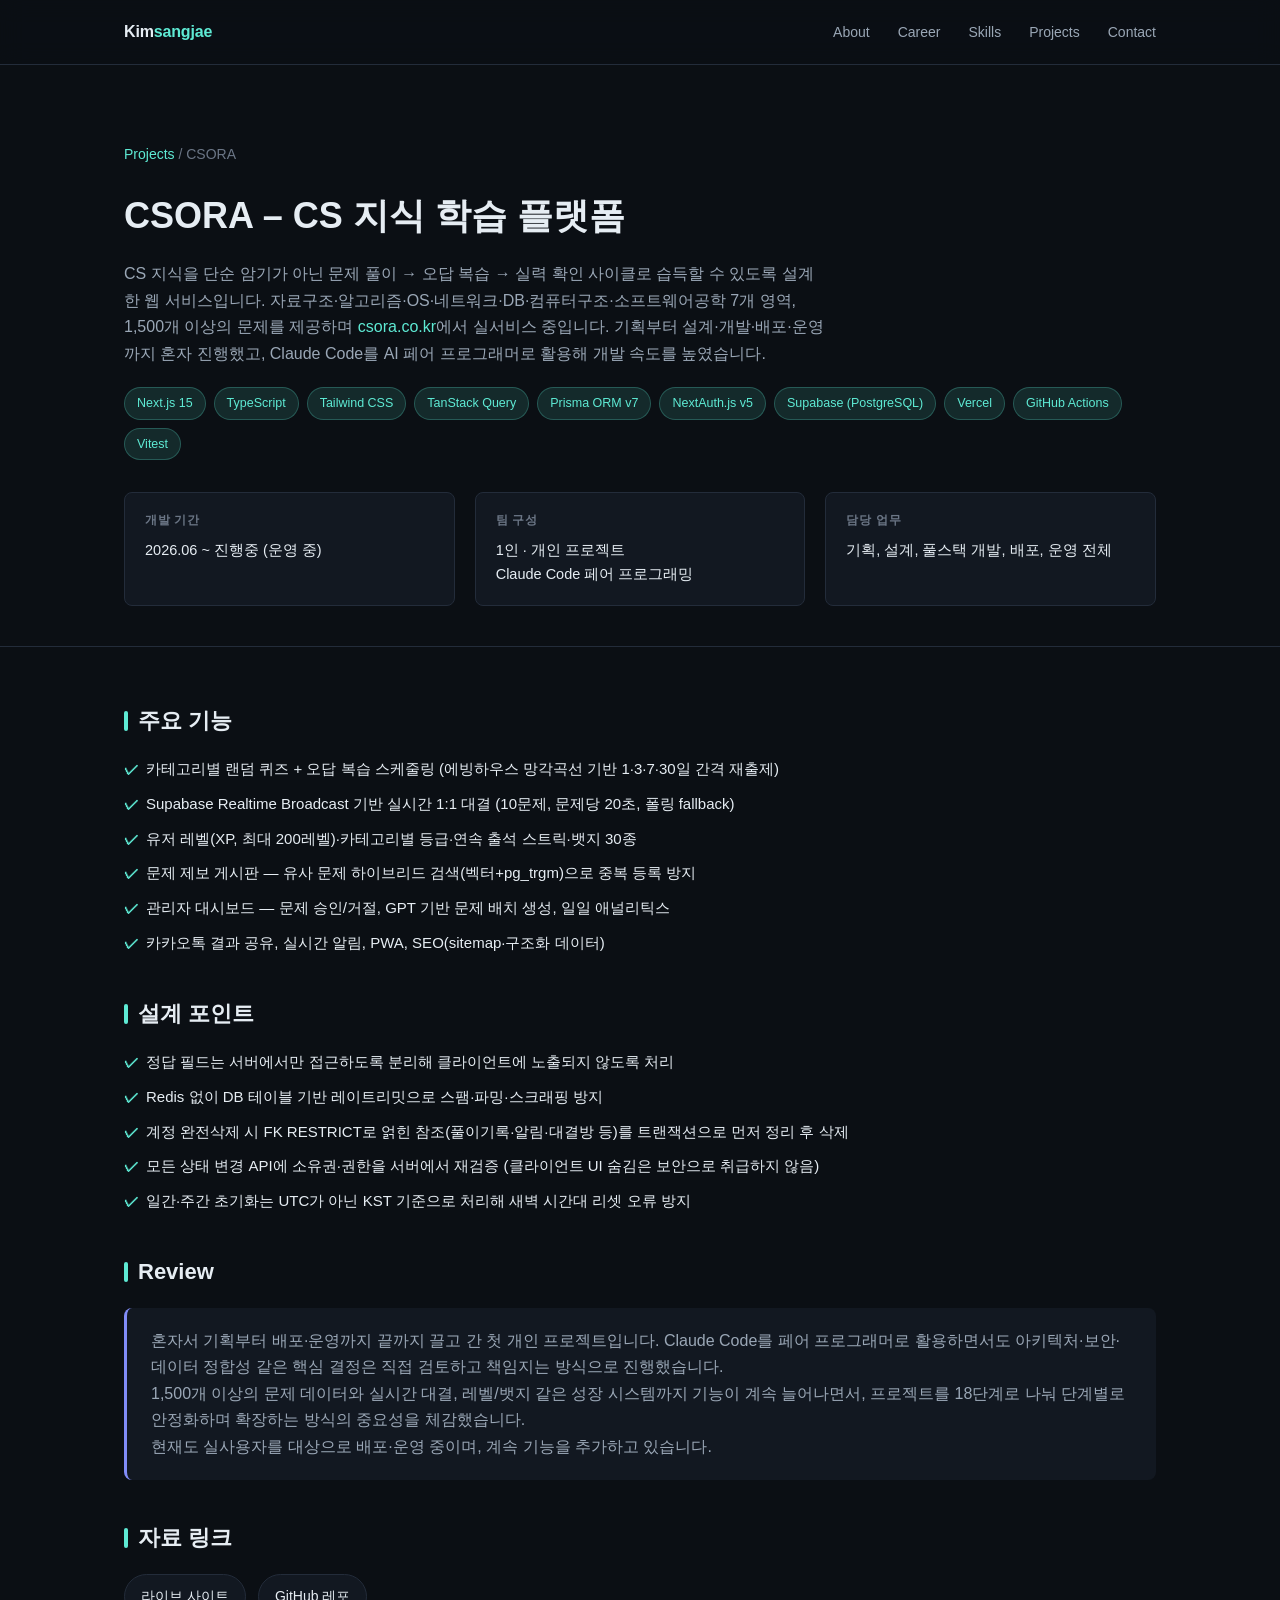
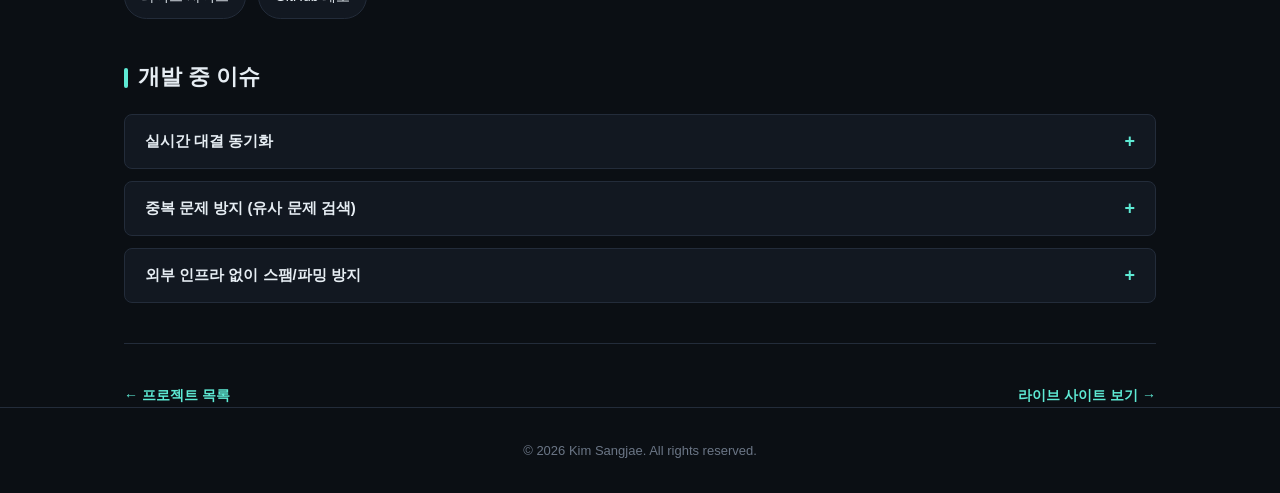
==== projects/csora.html @ 2304b554 "feat: AI 활용 프로젝트 탭 추가, CSORA 프로젝트 등록 - 프로젝트 섹션을 일반/AI 활용 프로젝트 탭으로 분리 - Claude Code로 개발해 실서비스 중인 CSOR" ====
<!doctype html>
<html lang="ko">
<head>
  <meta charset="UTF-8" />
  <meta name="viewport" content="width=device-width, initial-scale=1.0" />
  <title>CSORA – CS 지식 학습 플랫폼 | 김상재 포트폴리오</title>
  <link rel="stylesheet" href="../css/style.css" />
</head>
<body>
  <nav class="nav">
    <div class="nav-inner">
      <a href="../index.html#top" class="nav-logo">Kim<span>sangjae</span></a>
      <ul class="nav-links">
        <li><a href="../index.html#about">About</a></li>
        <li><a href="../index.html#career">Career</a></li>
        <li><a href="../index.html#skills">Skills</a></li>
        <li><a href="../index.html#projects">Projects</a></li>
        <li><a href="../index.html#contact">Contact</a></li>
      </ul>
      <button class="nav-toggle" aria-label="메뉴 열기">
        <span></span><span></span><span></span>
      </button>
    </div>
  </nav>

  <header class="detail-hero">
    <div class="container">
      <p class="breadcrumb"><a href="../index.html#projects">Projects</a> / CSORA</p>
      <h1 class="detail-title">CSORA – CS 지식 학습 플랫폼</h1>
      <p class="detail-summary">
        CS 지식을 단순 암기가 아닌 문제 풀이 → 오답 복습 → 실력 확인 사이클로 습득할 수 있도록 설계한
        웹 서비스입니다. 자료구조·알고리즘·OS·네트워크·DB·컴퓨터구조·소프트웨어공학 7개 영역, 1,500개
        이상의 문제를 제공하며 <a href="https://csora.co.kr" target="_blank" rel="noopener" style="color:var(--accent)">csora.co.kr</a>에서 실서비스 중입니다.
        기획부터 설계·개발·배포·운영까지 혼자 진행했고, Claude Code를 AI 페어 프로그래머로 활용해
        개발 속도를 높였습니다.
      </p>
      <ul class="detail-stack">
        <li>Next.js 15</li><li>TypeScript</li><li>Tailwind CSS</li><li>TanStack Query</li>
        <li>Prisma ORM v7</li><li>NextAuth.js v5</li><li>Supabase (PostgreSQL)</li>
        <li>Vercel</li><li>GitHub Actions</li><li>Vitest</li>
      </ul>

      <div class="info-grid">
        <div class="info-card">
          <h4>개발 기간</h4>
          <p>2026.06 ~ 진행중 (운영 중)</p>
        </div>
        <div class="info-card">
          <h4>팀 구성</h4>
          <p>1인 · 개인 프로젝트<br />Claude Code 페어 프로그래밍</p>
        </div>
        <div class="info-card">
          <h4>담당 업무</h4>
          <p>기획, 설계, 풀스택 개발, 배포, 운영 전체</p>
        </div>
      </div>
    </div>
  </header>

  <main class="container" style="padding-top:56px;">
    <div class="detail-block">
      <h2>주요 기능</h2>
      <ul class="feature-list">
        <li>카테고리별 랜덤 퀴즈 + 오답 복습 스케줄링 (에빙하우스 망각곡선 기반 1·3·7·30일 간격 재출제)</li>
        <li>Supabase Realtime Broadcast 기반 실시간 1:1 대결 (10문제, 문제당 20초, 폴링 fallback)</li>
        <li>유저 레벨(XP, 최대 200레벨)·카테고리별 등급·연속 출석 스트릭·뱃지 30종</li>
        <li>문제 제보 게시판 — 유사 문제 하이브리드 검색(벡터+pg_trgm)으로 중복 등록 방지</li>
        <li>관리자 대시보드 — 문제 승인/거절, GPT 기반 문제 배치 생성, 일일 애널리틱스</li>
        <li>카카오톡 결과 공유, 실시간 알림, PWA, SEO(sitemap·구조화 데이터)</li>
      </ul>
    </div>

    <div class="detail-block">
      <h2>설계 포인트</h2>
      <ul class="feature-list">
        <li>정답 필드는 서버에서만 접근하도록 분리해 클라이언트에 노출되지 않도록 처리</li>
        <li>Redis 없이 DB 테이블 기반 레이트리밋으로 스팸·파밍·스크래핑 방지</li>
        <li>계정 완전삭제 시 FK RESTRICT로 얽힌 참조(풀이기록·알림·대결방 등)를 트랜잭션으로 먼저 정리 후 삭제</li>
        <li>모든 상태 변경 API에 소유권·권한을 서버에서 재검증 (클라이언트 UI 숨김은 보안으로 취급하지 않음)</li>
        <li>일간·주간 초기화는 UTC가 아닌 KST 기준으로 처리해 새벽 시간대 리셋 오류 방지</li>
      </ul>
    </div>

    <div class="detail-block">
      <h2>Review</h2>
      <p class="review-box">혼자서 기획부터 배포·운영까지 끝까지 끌고 간 첫 개인 프로젝트입니다. Claude Code를 페어 프로그래머로 활용하면서도 아키텍처·보안·데이터 정합성 같은 핵심 결정은 직접 검토하고 책임지는 방식으로 진행했습니다.
1,500개 이상의 문제 데이터와 실시간 대결, 레벨/뱃지 같은 성장 시스템까지 기능이 계속 늘어나면서, 프로젝트를 18단계로 나눠 단계별로 안정화하며 확장하는 방식의 중요성을 체감했습니다.
현재도 실사용자를 대상으로 배포·운영 중이며, 계속 기능을 추가하고 있습니다.</p>
    </div>

    <div class="detail-block">
      <h2>자료 링크</h2>
      <div class="resource-links">
        <a class="pill-link" href="https://csora.co.kr" target="_blank" rel="noopener">라이브 사이트</a>
        <a class="pill-link" href="https://github.com/Kim-sangjae/cs-quiz" target="_blank" rel="noopener">GitHub 레포</a>
      </div>
    </div>

    <div class="detail-block">
      <h2>개발 중 이슈</h2>

      <div class="accordion">
        <button class="accordion-trigger">
          실시간 대결 동기화 <span class="plus">+</span>
        </button>
        <div class="accordion-panel">
          <div class="accordion-panel-inner">1:1 대결 기능에서 양쪽 클라이언트의 문제 진행 상태를 실시간으로 맞춰야 했습니다.
WebSocket을 직접 관리하는 대신 Supabase Realtime Broadcast로 채널 기반 양방향 동기화를 구성했고,
연결이 지연되는 경우를 대비해 1초/500ms 간격의 폴링 fallback을 함께 두어 접속 환경에 따른
싱크 오차를 최소화했습니다.
연속 쌍방 스킵 시 타이머를 단축하고, 2회 연속 발생하면 무효 처리하는 규칙을 추가해
어뷰징성 스킵도 함께 방지했습니다.</div>
        </div>
      </div>

      <div class="accordion">
        <button class="accordion-trigger">
          중복 문제 방지 (유사 문제 검색) <span class="plus">+</span>
        </button>
        <div class="accordion-panel">
          <div class="accordion-panel-inner">사용자가 게시판에 새 문제를 등록할 때 기존 1,500개 이상의 문제와 겹치는 문제가 계속 쌓이는
문제가 있었습니다. 단순 텍스트 일치 검사로는 표현만 다른 유사 문제를 걸러내지 못했습니다.
벡터 유사도, pg_trgm(트라이그램) 유사도, 희귀 토큰 가중치를 함께 사용하는 하이브리드 재정렬
방식을 적용해 등록 시점에 유사 문제를 찾아 보여주고, 관리자가 동의어 그룹을 직접 추가·관리할
수 있도록 하여 중복 등록을 크게 줄였습니다.</div>
        </div>
      </div>

      <div class="accordion">
        <button class="accordion-trigger">
          외부 인프라 없이 스팸/파밍 방지 <span class="plus">+</span>
        </button>
        <div class="accordion-panel">
          <div class="accordion-panel-inner">개인 프로젝트 규모상 Redis 같은 별도 인프라를 두기보다 Postgres만으로 스팸·파밍을 막을 방법이
필요했습니다.
댓글·신고·문의·채팅에는 DB 테이블 기반 레이트리밋을 적용했고, 퀴즈 정답은 서버 채점 시점에만
접근하도록 하여 플레이 화면에 정답이 노출되지 않게 했습니다. 세션 재제출 레이트리밋으로 보상
파밍을, 대결 생성은 친구쌍 단위 일일 상한을 두어 알트 계정을 통한 XP 파밍을 방지했습니다.
외부 인프라를 추가하지 않고도 실서비스 수준의 남용 방지가 가능하다는 것을 확인할 수 있었습니다.</div>
        </div>
      </div>
    </div>

    <nav class="detail-nav">
      <a href="../index.html#projects">← 프로젝트 목록</a>
      <a href="https://csora.co.kr" target="_blank" rel="noopener">라이브 사이트 보기 →</a>
    </nav>
  </main>

  <footer>
    <div class="container">&copy; 2026 Kim Sangjae. All rights reserved.</div>
  </footer>

  <script src="../js/main.js"></script>
</body>
</html>
---- css/style.css ----
/* ===== Design tokens ===== */
:root {
  --bg: #0b0f14;
  --bg-elev: #121821;
  --bg-elev-2: #1a2230;
  --border: #232c3a;
  --text: #e6edf3;
  --text-dim: #9aa7b6;
  --text-faint: #6b7686;
  --accent: #5eead4;
  --accent-2: #818cf8;
  --accent-soft: rgba(94, 234, 212, 0.12);
  --danger: #f87171;
  --radius: 14px;
  --radius-sm: 8px;
  --shadow: 0 10px 30px rgba(0, 0, 0, 0.35);
  --max-width: 1080px;
  --font: -apple-system, BlinkMacSystemFont, "Segoe UI", "Pretendard", "Apple SD Gothic Neo",
    "Noto Sans KR", Roboto, sans-serif;
}

* {
  box-sizing: border-box;
}

html {
  scroll-behavior: smooth;
}

body {
  margin: 0;
  background: var(--bg);
  color: var(--text);
  font-family: var(--font);
  line-height: 1.65;
  -webkit-font-smoothing: antialiased;
}

img {
  max-width: 100%;
  display: block;
}

a {
  color: inherit;
  text-decoration: none;
}

ul {
  margin: 0;
  padding: 0;
}

.container {
  max-width: var(--max-width);
  margin: 0 auto;
  padding: 0 24px;
}

section {
  padding: 72px 0;
}

.section-head {
  margin-bottom: 40px;
}

.section-tag {
  display: inline-block;
  font-size: 13px;
  font-weight: 600;
  letter-spacing: 0.08em;
  text-transform: uppercase;
  color: var(--accent);
  margin-bottom: 10px;
}

.section-title {
  font-size: clamp(24px, 3vw, 32px);
  font-weight: 700;
  margin: 0;
  color: var(--text);
}

.section-desc {
  color: var(--text-dim);
  margin-top: 10px;
  max-width: 640px;
}

/* ===== Nav ===== */
.nav {
  position: sticky;
  top: 0;
  z-index: 100;
  backdrop-filter: blur(12px);
  background: rgba(11, 15, 20, 0.75);
  border-bottom: 1px solid var(--border);
}

.nav-inner {
  max-width: var(--max-width);
  margin: 0 auto;
  padding: 0 24px;
  height: 64px;
  display: flex;
  align-items: center;
  justify-content: space-between;
}

.nav-logo {
  font-weight: 700;
  font-size: 16px;
  letter-spacing: -0.01em;
}

.nav-logo span {
  color: var(--accent);
}

.nav-links {
  display: flex;
  gap: 28px;
  list-style: none;
}

.nav-links a {
  font-size: 14px;
  color: var(--text-dim);
  transition: color 0.2s ease;
}

.nav-links a:hover {
  color: var(--text);
}

.nav-toggle {
  display: none;
  flex-direction: column;
  gap: 4px;
  background: none;
  border: none;
  cursor: pointer;
  padding: 8px;
}

.nav-toggle span {
  width: 20px;
  height: 2px;
  background: var(--text);
  border-radius: 2px;
}

/* ===== Hero ===== */
.hero {
  padding: 88px 0 80px;
}

.hero-inner {
  display: grid;
  grid-template-columns: auto 1fr;
  gap: 48px;
  align-items: center;
}

.hero-photo {
  width: 180px;
  height: 180px;
  border-radius: 24px;
  overflow: hidden;
  border: 1px solid var(--border);
  box-shadow: var(--shadow);
}

.hero-photo img {
  width: 100%;
  height: 100%;
  object-fit: cover;
}

.hero-eyebrow {
  color: var(--accent);
  font-size: 14px;
  font-weight: 600;
  letter-spacing: 0.04em;
  margin-bottom: 12px;
}

.hero-name {
  font-size: clamp(30px, 5vw, 44px);
  font-weight: 800;
  margin: 0 0 16px;
  letter-spacing: -0.02em;
}

.hero-tagline {
  color: var(--text-dim);
  font-size: 17px;
  max-width: 560px;
  margin: 0 0 24px;
}

.hero-links {
  display: flex;
  flex-wrap: wrap;
  gap: 12px;
}

.pill-link {
  display: inline-flex;
  align-items: center;
  gap: 8px;
  padding: 10px 16px;
  border-radius: 999px;
  border: 1px solid var(--border);
  background: var(--bg-elev);
  font-size: 14px;
  font-weight: 500;
  transition: border-color 0.15s ease, background 0.15s ease;
}

.pill-link:hover {
  border-color: var(--accent);
  background: var(--accent-soft);
}

.pill-link.primary {
  background: var(--accent);
  color: #06231d;
  border-color: var(--accent);
  font-weight: 700;
}

.pill-link.primary:hover {
  background: #7ff0dd;
}

/* ===== Career / Education (timeline) ===== */
.career-grid {
  display: grid;
  grid-template-columns: repeat(3, 1fr);
  gap: 28px;
}

.career-col h3 {
  font-size: 14px;
  text-transform: uppercase;
  letter-spacing: 0.06em;
  color: var(--accent-2);
  margin: 0 0 18px;
}

.timeline {
  list-style: none;
  display: flex;
  flex-direction: column;
  gap: 18px;
  border-left: 2px solid var(--border);
  padding-left: 18px;
}

.timeline li {
  position: relative;
}

.timeline li::before {
  content: "";
  position: absolute;
  left: -23px;
  top: 6px;
  width: 8px;
  height: 8px;
  border-radius: 50%;
  background: var(--accent);
}

.timeline .period {
  display: block;
  font-size: 12px;
  color: var(--text-faint);
  font-variant-numeric: tabular-nums;
  margin-bottom: 3px;
}

.timeline .desc {
  font-size: 14.5px;
  color: var(--text);
}

/* ===== Skills ===== */
.skills-grid {
  display: grid;
  grid-template-columns: repeat(auto-fit, minmax(220px, 1fr));
  gap: 20px;
}

.skill-card {
  background: var(--bg-elev);
  border: 1px solid var(--border);
  border-radius: var(--radius);
  padding: 22px;
}

.skill-card h3 {
  margin: 0 0 14px;
  font-size: 14px;
  color: var(--accent);
  text-transform: uppercase;
  letter-spacing: 0.06em;
}

.skill-tags {
  display: flex;
  flex-wrap: wrap;
  gap: 8px;
  list-style: none;
}

.skill-tags li {
  font-size: 13px;
  padding: 6px 12px;
  border-radius: 999px;
  background: var(--bg-elev-2);
  border: 1px solid var(--border);
  color: var(--text-dim);
}

/* ===== Projects ===== */
.project-tabs {
  display: flex;
  gap: 8px;
  margin-bottom: 28px;
  border-bottom: 1px solid var(--border);
}

.tab-btn {
  padding: 10px 4px;
  margin-bottom: -1px;
  background: none;
  border: none;
  border-bottom: 2px solid transparent;
  color: var(--text-faint);
  font-size: 14.5px;
  font-weight: 600;
  font-family: var(--font);
  cursor: pointer;
}

.tab-btn + .tab-btn {
  margin-left: 12px;
}

.tab-btn:hover {
  color: var(--text-dim);
}

.tab-btn.is-active {
  color: var(--text);
  border-bottom-color: var(--accent);
}

.project-grid.is-hidden {
  display: none;
}

.ai-badge {
  display: inline-block;
  padding: 2px 8px;
  border-radius: 999px;
  background: var(--accent-soft);
  color: var(--accent);
  font-size: 11px;
  font-weight: 600;
}

.project-grid {
  display: grid;
  grid-template-columns: repeat(3, 1fr);
  gap: 24px;
}

.project-card {
  display: flex;
  flex-direction: column;
  background: var(--bg-elev);
  border: 1px solid var(--border);
  border-radius: var(--radius);
  padding: 26px;
  transition: border-color 0.15s ease;
}

.project-card:hover {
  border-color: var(--accent);
}

.project-period {
  font-size: 12px;
  color: var(--text-faint);
  margin-bottom: 10px;
  font-variant-numeric: tabular-nums;
}

.project-card h3 {
  margin: 0 0 10px;
  font-size: 19px;
  font-weight: 700;
}

.project-card p {
  color: var(--text-dim);
  font-size: 14px;
  margin: 0 0 18px;
  flex-grow: 1;
}

.project-stack {
  display: flex;
  flex-wrap: wrap;
  gap: 6px;
  margin-bottom: 18px;
  list-style: none;
}

.project-stack li {
  font-size: 11.5px;
  padding: 4px 10px;
  border-radius: 999px;
  background: var(--bg-elev-2);
  color: var(--text-dim);
}

.project-more {
  font-size: 14px;
  font-weight: 600;
  color: var(--accent);
  display: inline-flex;
  align-items: center;
  gap: 6px;
}

/* ===== Contact / Footer ===== */
.contact {
  text-align: center;
}

.contact .section-title {
  margin-bottom: 14px;
}

.contact-links {
  display: flex;
  justify-content: center;
  gap: 14px;
  margin-top: 28px;
  flex-wrap: wrap;
}

footer {
  border-top: 1px solid var(--border);
  padding: 32px 0;
  text-align: center;
  color: var(--text-faint);
  font-size: 13px;
}

/* ===== Project detail page ===== */
.breadcrumb {
  font-size: 14px;
  color: var(--text-faint);
  margin-bottom: 20px;
}

.breadcrumb a {
  color: var(--accent);
}

.detail-hero {
  padding: 64px 0 40px;
  border-bottom: 1px solid var(--border);
}

.detail-title {
  font-size: clamp(26px, 4vw, 36px);
  font-weight: 800;
  margin: 0 0 14px;
}

.detail-summary {
  color: var(--text-dim);
  font-size: 16px;
  max-width: 700px;
}

.detail-stack {
  display: flex;
  flex-wrap: wrap;
  gap: 8px;
  margin-top: 20px;
  list-style: none;
}

.detail-stack li {
  font-size: 12.5px;
  padding: 5px 12px;
  border-radius: 999px;
  background: var(--accent-soft);
  color: var(--accent);
  border: 1px solid rgba(94, 234, 212, 0.25);
}

.info-grid {
  display: grid;
  grid-template-columns: repeat(3, 1fr);
  gap: 20px;
  margin-top: 32px;
}

.info-card {
  background: var(--bg-elev);
  border: 1px solid var(--border);
  border-radius: var(--radius-sm);
  padding: 18px 20px;
}

.info-card h4 {
  margin: 0 0 8px;
  font-size: 12px;
  text-transform: uppercase;
  letter-spacing: 0.06em;
  color: var(--text-faint);
}

.info-card p {
  margin: 0;
  font-size: 14.5px;
  white-space: pre-line;
}

.detail-block {
  margin-bottom: 40px;
}

.detail-block h2 {
  font-size: 22px;
  font-weight: 700;
  margin: 0 0 18px;
  display: flex;
  align-items: center;
  gap: 10px;
}

.detail-block h2::before {
  content: "";
  width: 4px;
  height: 20px;
  background: var(--accent);
  border-radius: 2px;
}

.review-box {
  background: var(--bg-elev);
  border-left: 3px solid var(--accent-2);
  border-radius: var(--radius-sm);
  padding: 20px 24px;
  color: var(--text-dim);
  white-space: pre-line;
}

.feature-list {
  list-style: none;
  display: flex;
  flex-direction: column;
  gap: 10px;
}

.feature-list li {
  padding-left: 22px;
  position: relative;
  font-size: 15px;
}

.feature-list li::before {
  content: "✓";
  position: absolute;
  left: 0;
  color: var(--accent);
  font-weight: 700;
}

.resource-links {
  display: flex;
  flex-wrap: wrap;
  gap: 12px;
}

.accordion {
  border: 1px solid var(--border);
  border-radius: var(--radius-sm);
  overflow: hidden;
  margin-bottom: 12px;
  background: var(--bg-elev);
}

.accordion-trigger {
  width: 100%;
  display: flex;
  justify-content: space-between;
  align-items: center;
  padding: 16px 20px;
  background: none;
  border: none;
  color: var(--text);
  font-size: 15px;
  font-weight: 600;
  cursor: pointer;
  text-align: left;
  font-family: var(--font);
}

.accordion-trigger .plus {
  color: var(--accent);
  font-size: 18px;
  transition: transform 0.25s ease;
  flex-shrink: 0;
  margin-left: 12px;
}

.accordion.is-open .accordion-trigger .plus {
  transform: rotate(45deg);
}

.accordion-panel {
  max-height: 0;
  overflow: hidden;
  transition: max-height 0.3s ease;
}

.accordion-panel-inner {
  padding: 0 20px 20px;
  color: var(--text-dim);
  font-size: 14.5px;
  white-space: pre-line;
}

.accordion-panel-inner pre {
  background: #060a0e;
  border: 1px solid var(--border);
  border-radius: var(--radius-sm);
  padding: 16px;
  overflow-x: auto;
  font-size: 13px;
  white-space: pre;
  color: #c9d6e3;
}

.accordion-panel-inner code {
  font-family: "SFMono-Regular", Consolas, "Liberation Mono", Menlo, monospace;
}

.detail-nav {
  display: flex;
  justify-content: space-between;
  padding-top: 40px;
  border-top: 1px solid var(--border);
}

.detail-nav a {
  font-size: 14px;
  color: var(--accent);
  font-weight: 600;
}

/* ===== Responsive ===== */
@media (max-width: 860px) {
  .career-grid {
    grid-template-columns: 1fr;
    gap: 36px;
  }

  .project-grid {
    grid-template-columns: 1fr;
  }

  .info-grid {
    grid-template-columns: 1fr;
  }

  .hero-inner {
    grid-template-columns: 1fr;
    text-align: center;
  }

  .hero-photo {
    margin: 0 auto;
  }

  .hero-links {
    justify-content: center;
  }
}

@media (max-width: 700px) {
  .nav-links {
    position: absolute;
    top: 64px;
    left: 0;
    right: 0;
    background: var(--bg-elev);
    border-bottom: 1px solid var(--border);
    flex-direction: column;
    padding: 16px 24px;
    gap: 16px;
    display: none;
  }

  .nav-links.is-open {
    display: flex;
  }

  .nav-toggle {
    display: flex;
  }

  section {
    padding: 64px 0;
  }
}
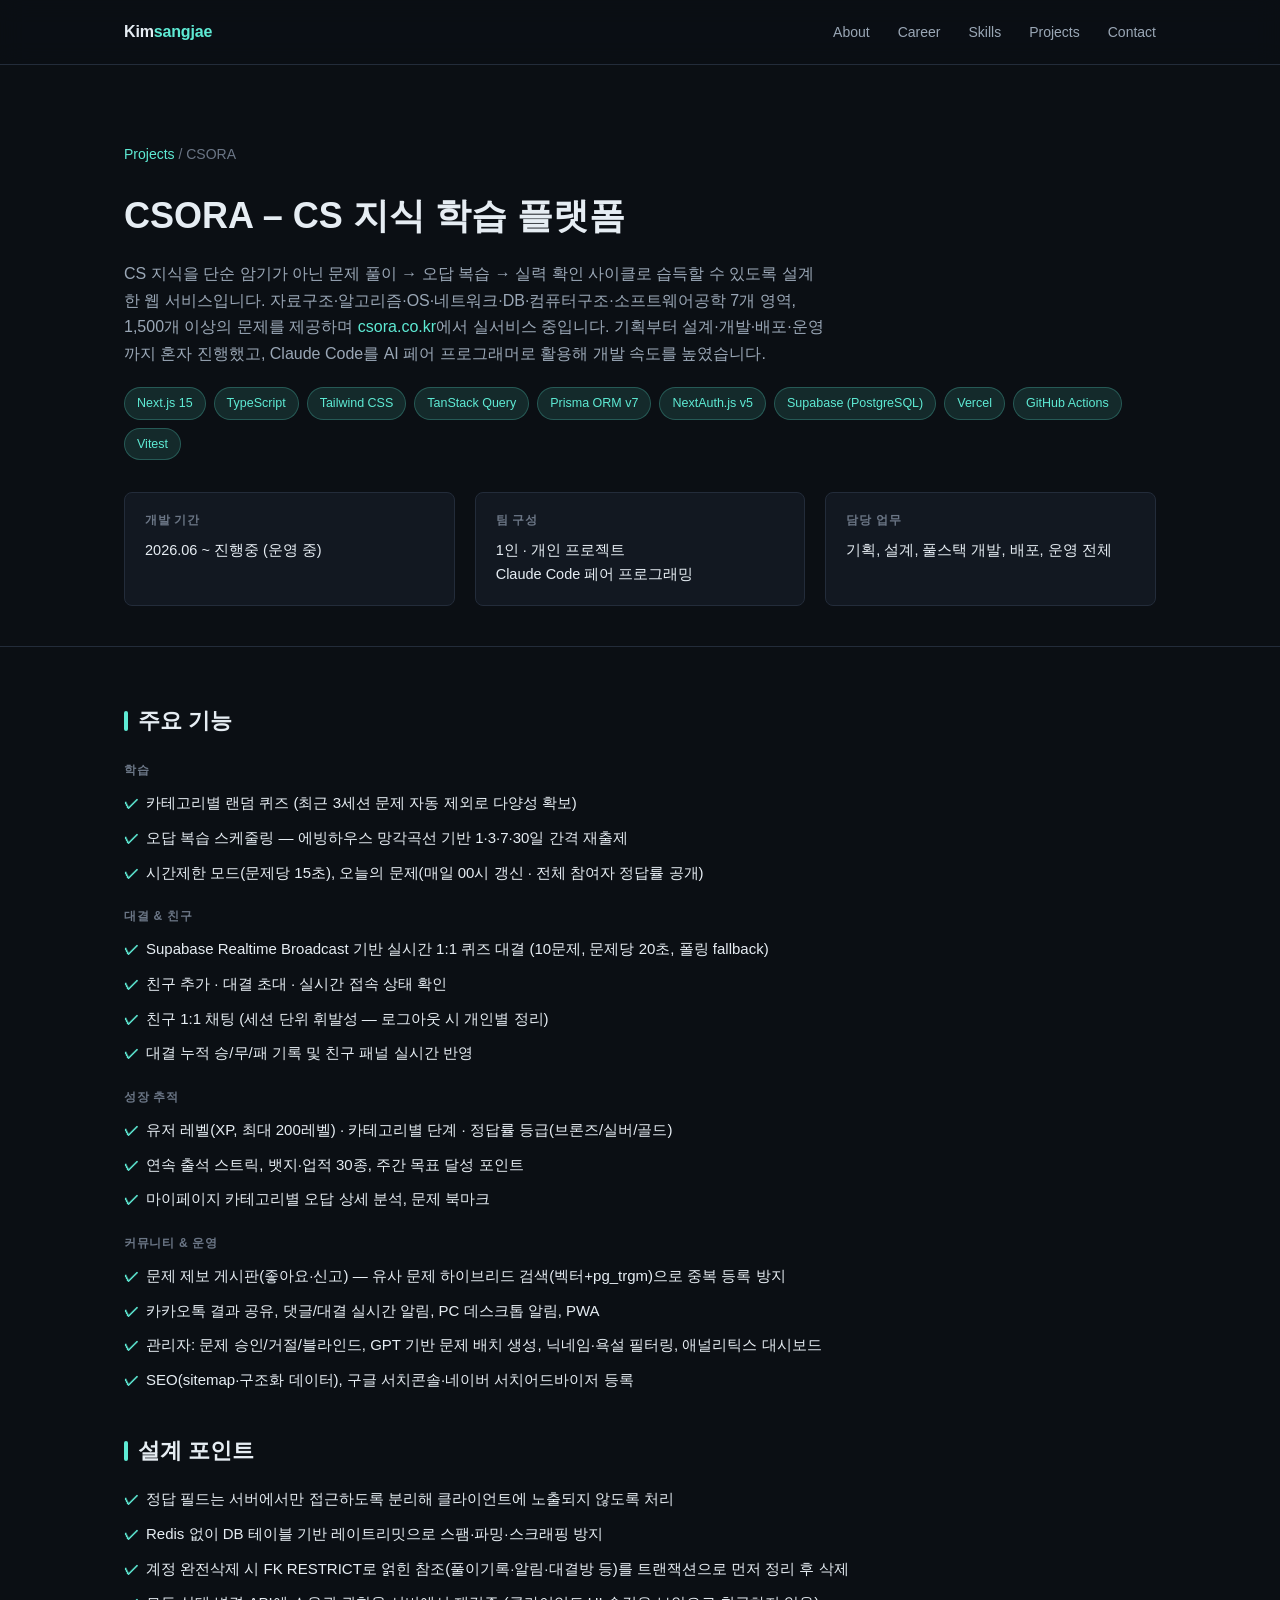
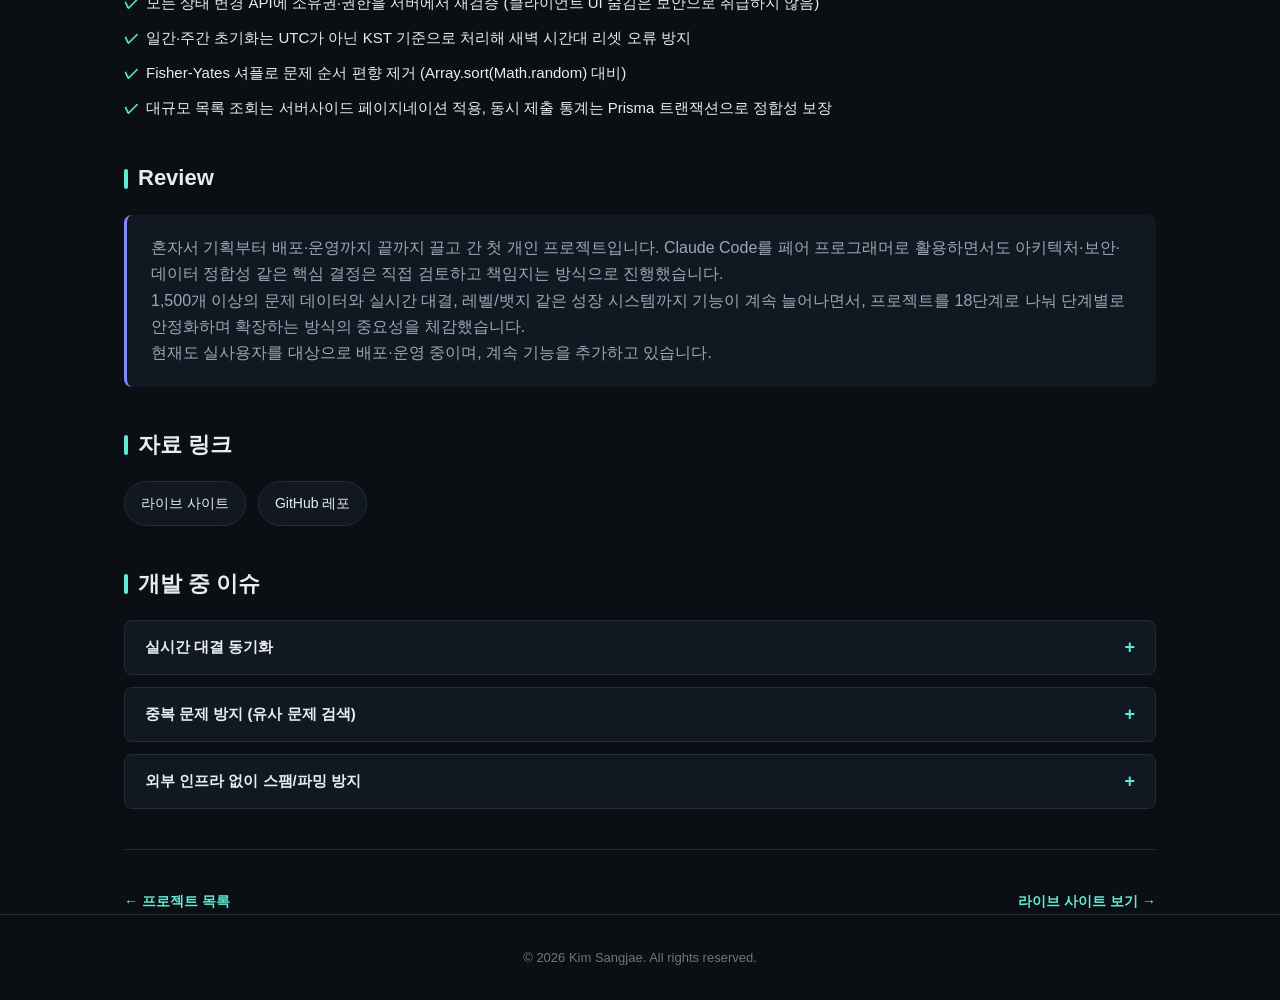
==== commit e5740fca: "fix: CSORA 상세페이지 주요 기능 보강 - 친구 관리(추가/초대/접속상태), 친구 1:1 채팅 등 누락 기능 추가 - 주요 기능을 학습/대결&친구/성장추적/커뮤니티&운영 4" ====
--- a/projects/csora.html
+++ b/projects/csora.html
@@ -60,13 +60,35 @@
   <main class="container" style="padding-top:56px;">
     <div class="detail-block">
       <h2>주요 기능</h2>
+
+      <h4 class="feature-subhead">학습</h4>
       <ul class="feature-list">
-        <li>카테고리별 랜덤 퀴즈 + 오답 복습 스케줄링 (에빙하우스 망각곡선 기반 1·3·7·30일 간격 재출제)</li>
-        <li>Supabase Realtime Broadcast 기반 실시간 1:1 대결 (10문제, 문제당 20초, 폴링 fallback)</li>
-        <li>유저 레벨(XP, 최대 200레벨)·카테고리별 등급·연속 출석 스트릭·뱃지 30종</li>
-        <li>문제 제보 게시판 — 유사 문제 하이브리드 검색(벡터+pg_trgm)으로 중복 등록 방지</li>
-        <li>관리자 대시보드 — 문제 승인/거절, GPT 기반 문제 배치 생성, 일일 애널리틱스</li>
-        <li>카카오톡 결과 공유, 실시간 알림, PWA, SEO(sitemap·구조화 데이터)</li>
+        <li>카테고리별 랜덤 퀴즈 (최근 3세션 문제 자동 제외로 다양성 확보)</li>
+        <li>오답 복습 스케줄링 — 에빙하우스 망각곡선 기반 1·3·7·30일 간격 재출제</li>
+        <li>시간제한 모드(문제당 15초), 오늘의 문제(매일 00시 갱신 · 전체 참여자 정답률 공개)</li>
+      </ul>
+
+      <h4 class="feature-subhead">대결 &amp; 친구</h4>
+      <ul class="feature-list">
+        <li>Supabase Realtime Broadcast 기반 실시간 1:1 퀴즈 대결 (10문제, 문제당 20초, 폴링 fallback)</li>
+        <li>친구 추가 · 대결 초대 · 실시간 접속 상태 확인</li>
+        <li>친구 1:1 채팅 (세션 단위 휘발성 — 로그아웃 시 개인별 정리)</li>
+        <li>대결 누적 승/무/패 기록 및 친구 패널 실시간 반영</li>
+      </ul>
+
+      <h4 class="feature-subhead">성장 추적</h4>
+      <ul class="feature-list">
+        <li>유저 레벨(XP, 최대 200레벨) · 카테고리별 단계 · 정답률 등급(브론즈/실버/골드)</li>
+        <li>연속 출석 스트릭, 뱃지·업적 30종, 주간 목표 달성 포인트</li>
+        <li>마이페이지 카테고리별 오답 상세 분석, 문제 북마크</li>
+      </ul>
+
+      <h4 class="feature-subhead">커뮤니티 &amp; 운영</h4>
+      <ul class="feature-list">
+        <li>문제 제보 게시판(좋아요·신고) — 유사 문제 하이브리드 검색(벡터+pg_trgm)으로 중복 등록 방지</li>
+        <li>카카오톡 결과 공유, 댓글/대결 실시간 알림, PC 데스크톱 알림, PWA</li>
+        <li>관리자: 문제 승인/거절/블라인드, GPT 기반 문제 배치 생성, 닉네임·욕설 필터링, 애널리틱스 대시보드</li>
+        <li>SEO(sitemap·구조화 데이터), 구글 서치콘솔·네이버 서치어드바이저 등록</li>
       </ul>
     </div>
 
@@ -78,6 +100,8 @@
         <li>계정 완전삭제 시 FK RESTRICT로 얽힌 참조(풀이기록·알림·대결방 등)를 트랜잭션으로 먼저 정리 후 삭제</li>
         <li>모든 상태 변경 API에 소유권·권한을 서버에서 재검증 (클라이언트 UI 숨김은 보안으로 취급하지 않음)</li>
         <li>일간·주간 초기화는 UTC가 아닌 KST 기준으로 처리해 새벽 시간대 리셋 오류 방지</li>
+        <li>Fisher-Yates 셔플로 문제 순서 편향 제거 (Array.sort(Math.random) 대비)</li>
+        <li>대규모 목록 조회는 서버사이드 페이지네이션 적용, 동시 제출 통계는 Prisma 트랜잭션으로 정합성 보장</li>
       </ul>
     </div>
 
--- a/css/style.css
+++ b/css/style.css
@@ -566,6 +566,18 @@
   white-space: pre-line;
 }
 
+.feature-subhead {
+  margin: 0 0 10px;
+  font-size: 12px;
+  text-transform: uppercase;
+  letter-spacing: 0.06em;
+  color: var(--text-faint);
+}
+
+.feature-subhead:not(:first-child) {
+  margin-top: 22px;
+}
+
 .feature-list {
   list-style: none;
   display: flex;
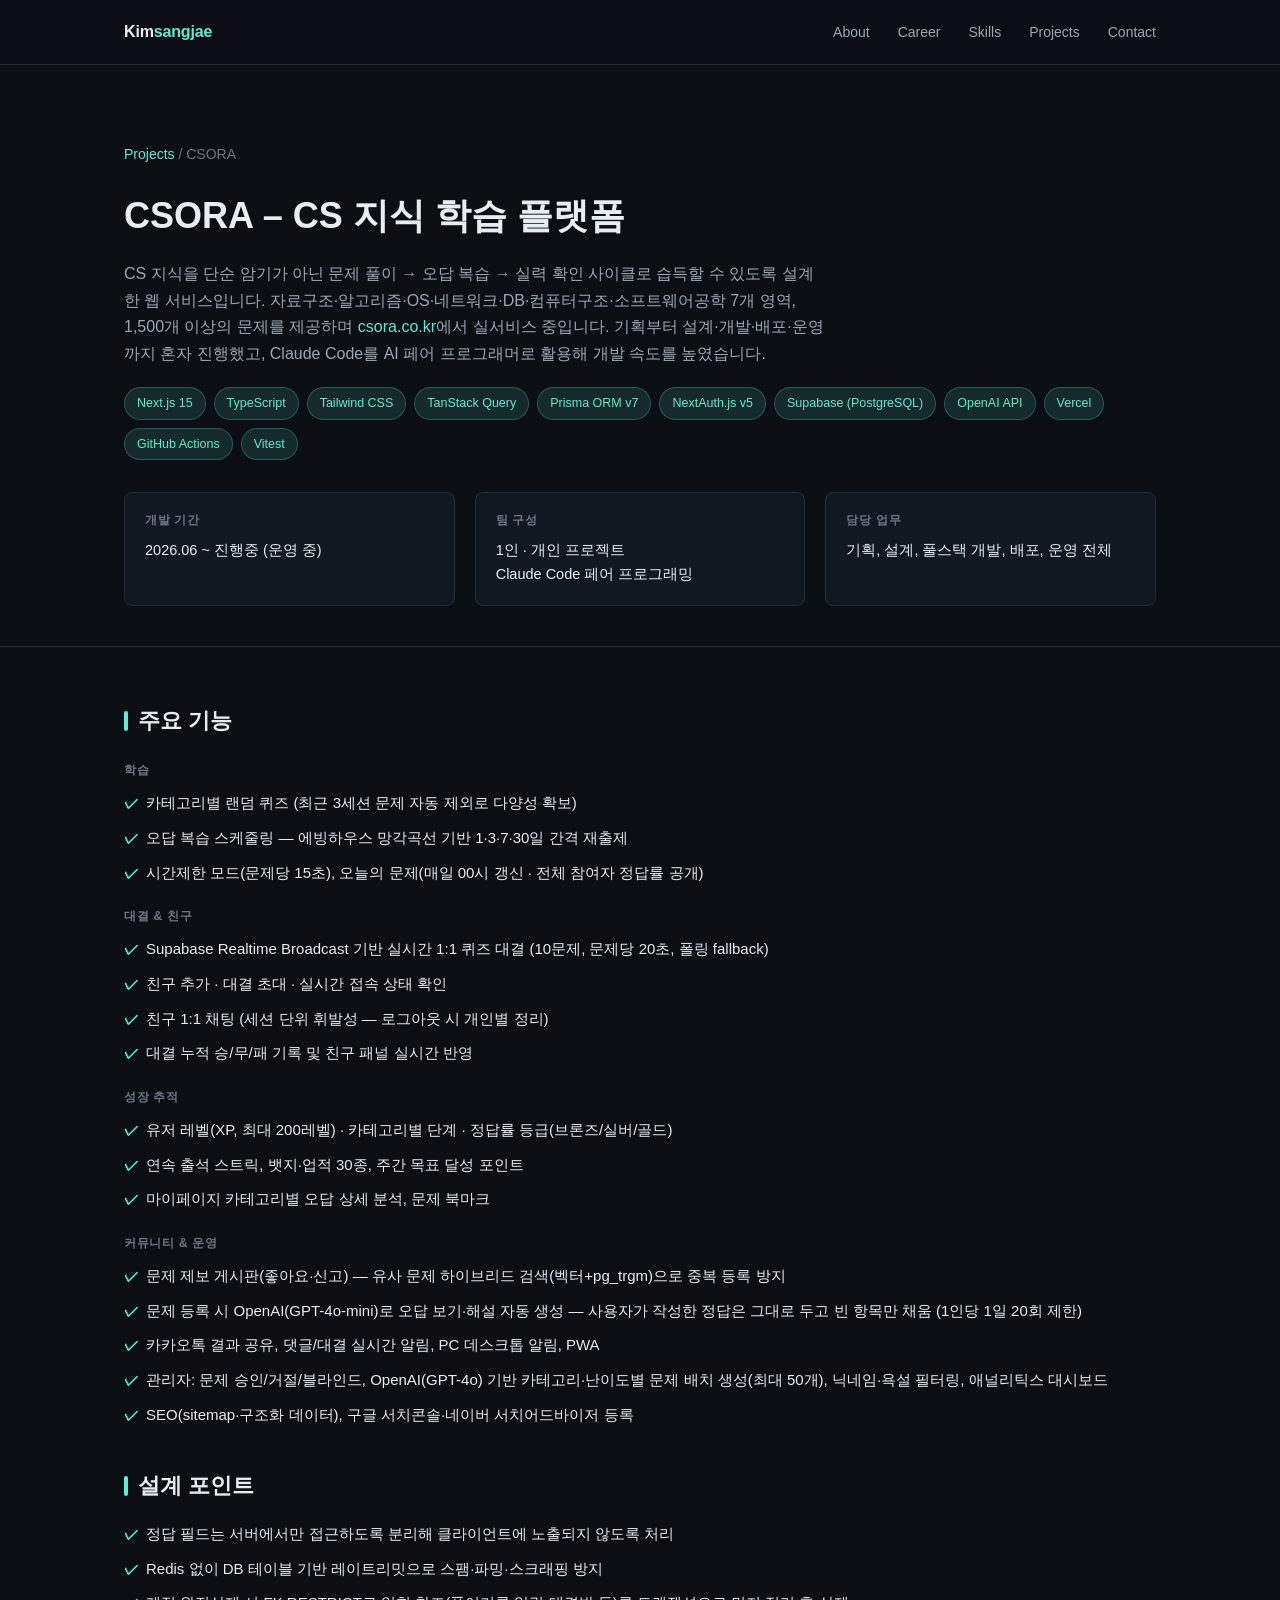
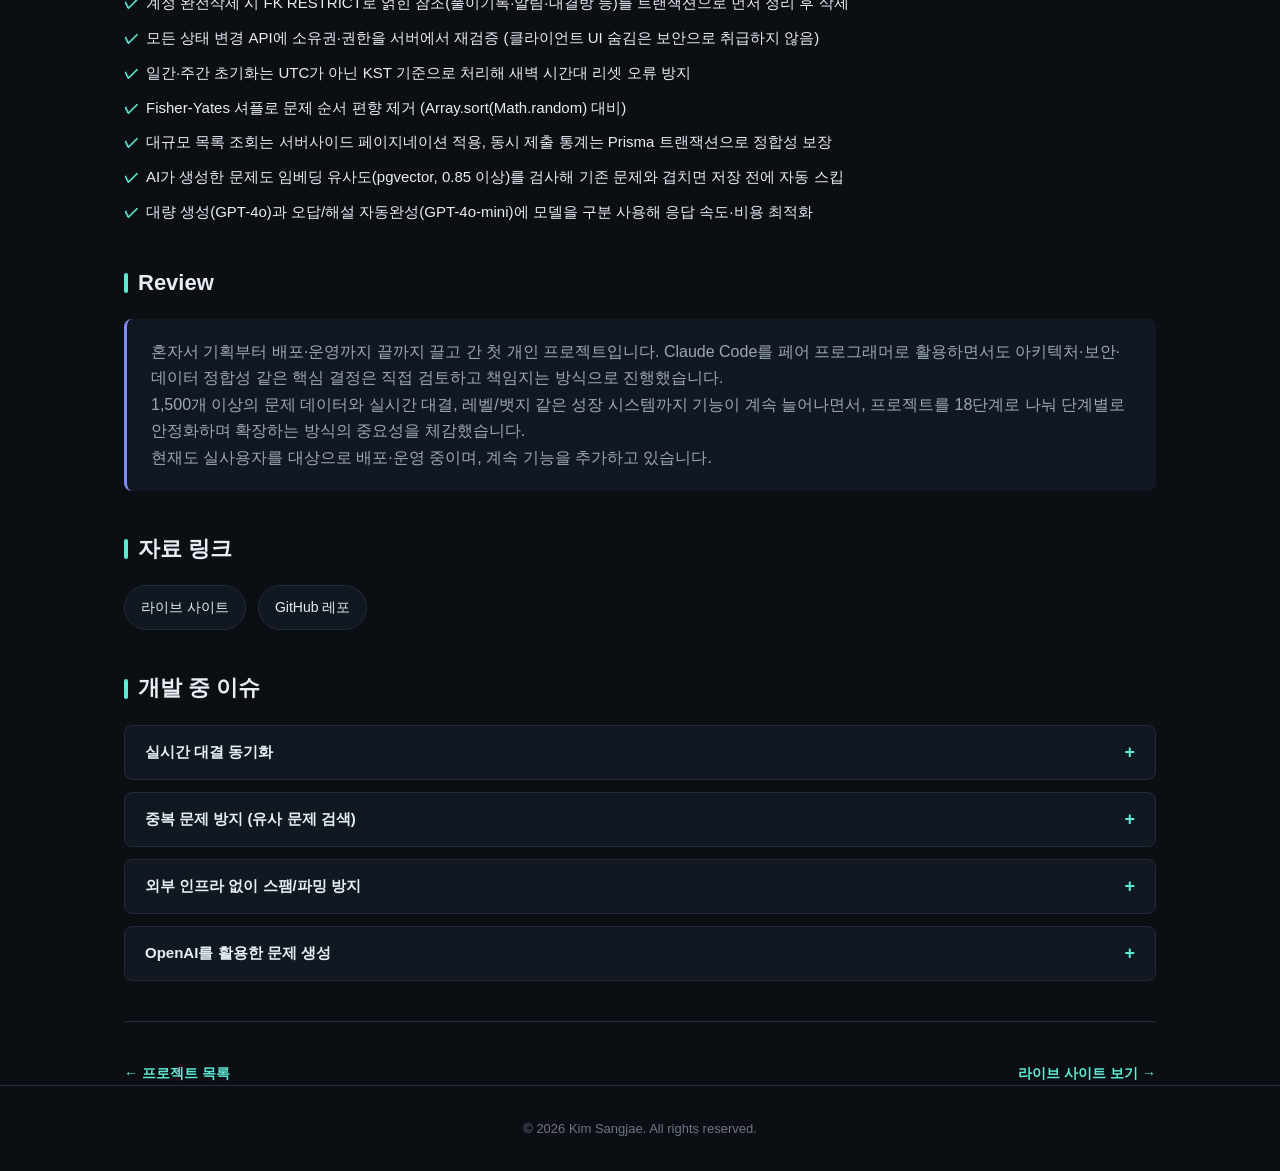
==== commit 23a6d798: "feat: 기술스택에 Claude Code 추가, CSORA에 OpenAI 활용 내역 반영 - 기술스택에 Tools 카테고리 신설, Claude Code 추가 - CSORA 상세페" ====
--- a/projects/csora.html
+++ b/projects/csora.html
@@ -37,7 +37,7 @@
       <ul class="detail-stack">
         <li>Next.js 15</li><li>TypeScript</li><li>Tailwind CSS</li><li>TanStack Query</li>
         <li>Prisma ORM v7</li><li>NextAuth.js v5</li><li>Supabase (PostgreSQL)</li>
-        <li>Vercel</li><li>GitHub Actions</li><li>Vitest</li>
+        <li>OpenAI API</li><li>Vercel</li><li>GitHub Actions</li><li>Vitest</li>
       </ul>
 
       <div class="info-grid">
@@ -86,8 +86,9 @@
       <h4 class="feature-subhead">커뮤니티 &amp; 운영</h4>
       <ul class="feature-list">
         <li>문제 제보 게시판(좋아요·신고) — 유사 문제 하이브리드 검색(벡터+pg_trgm)으로 중복 등록 방지</li>
+        <li>문제 등록 시 OpenAI(GPT-4o-mini)로 오답 보기·해설 자동 생성 — 사용자가 작성한 정답은 그대로 두고 빈 항목만 채움 (1인당 1일 20회 제한)</li>
         <li>카카오톡 결과 공유, 댓글/대결 실시간 알림, PC 데스크톱 알림, PWA</li>
-        <li>관리자: 문제 승인/거절/블라인드, GPT 기반 문제 배치 생성, 닉네임·욕설 필터링, 애널리틱스 대시보드</li>
+        <li>관리자: 문제 승인/거절/블라인드, OpenAI(GPT-4o) 기반 카테고리·난이도별 문제 배치 생성(최대 50개), 닉네임·욕설 필터링, 애널리틱스 대시보드</li>
         <li>SEO(sitemap·구조화 데이터), 구글 서치콘솔·네이버 서치어드바이저 등록</li>
       </ul>
     </div>
@@ -102,6 +103,8 @@
         <li>일간·주간 초기화는 UTC가 아닌 KST 기준으로 처리해 새벽 시간대 리셋 오류 방지</li>
         <li>Fisher-Yates 셔플로 문제 순서 편향 제거 (Array.sort(Math.random) 대비)</li>
         <li>대규모 목록 조회는 서버사이드 페이지네이션 적용, 동시 제출 통계는 Prisma 트랜잭션으로 정합성 보장</li>
+        <li>AI가 생성한 문제도 임베딩 유사도(pgvector, 0.85 이상)를 검사해 기존 문제와 겹치면 저장 전에 자동 스킵</li>
+        <li>대량 생성(GPT-4o)과 오답/해설 자동완성(GPT-4o-mini)에 모델을 구분 사용해 응답 속도·비용 최적화</li>
       </ul>
     </div>
 
@@ -163,6 +166,28 @@
 외부 인프라를 추가하지 않고도 실서비스 수준의 남용 방지가 가능하다는 것을 확인할 수 있었습니다.</div>
         </div>
       </div>
+
+      <div class="accordion">
+        <button class="accordion-trigger">
+          OpenAI를 활용한 문제 생성 <span class="plus">+</span>
+        </button>
+        <div class="accordion-panel">
+          <div class="accordion-panel-inner">문제 데이터를 1,500개 이상 확보하고 계속 늘려가야 해서, OpenAI API를 두 가지 용도로 나눠 붙였습니다.
+
+관리자 전용 대량 생성은 gpt-4o를 사용해 카테고리·난이도별로 최대 50개씩 배치 생성합니다.
+JSON 형식으로만 응답하도록 강제하고, 직전 생성분과 중복되지 않도록 프롬프트에 제외 목록을
+같이 넣습니다. 생성된 문제는 그대로 저장하지 않고 pgvector 임베딩 유사도가 0.85 이상이면
+기존 문제와 겹친다고 보고 저장 전에 걸러냅니다.
+
+사용자가 게시판에 문제를 등록할 때는 gpt-4o-mini로 오답 보기 3개와 해설만 가볍게 채워주는
+기능을 붙였습니다. 이건 사용자가 직접 쓴 정답과 일부 오답은 그대로 두고 빈 항목만 채우는
+방식이라, 사용자의 원래 입력을 덮어쓰지 않도록 신경 썼습니다. 무제한으로 호출되면 비용이
+늘어나기 때문에 하루 20회로 제한을 걸었습니다.
+
+대량 생성과 부분 자동완성은 요구되는 품질과 비용이 달라서 처음부터 모델을 gpt-4o /
+gpt-4o-mini로 구분해서 썼습니다.</div>
+        </div>
+      </div>
     </div>
 
     <nav class="detail-nav">
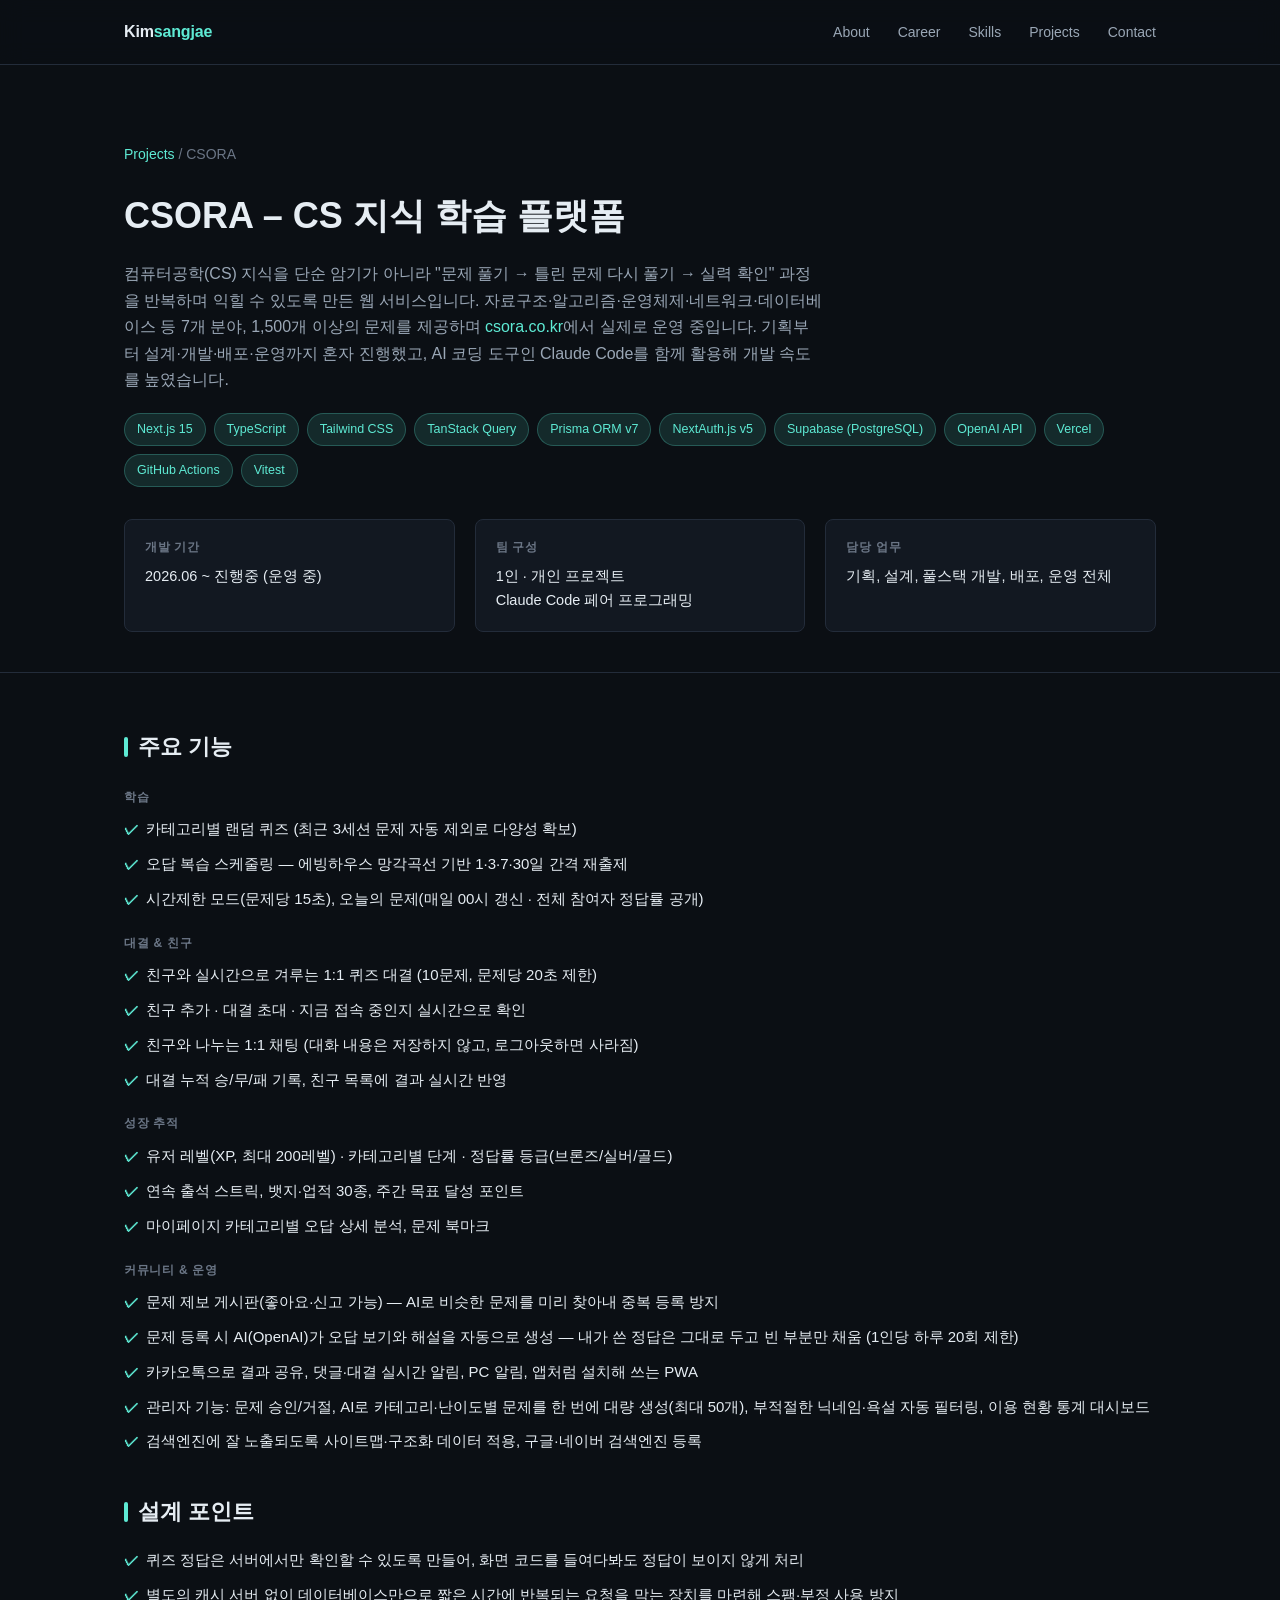
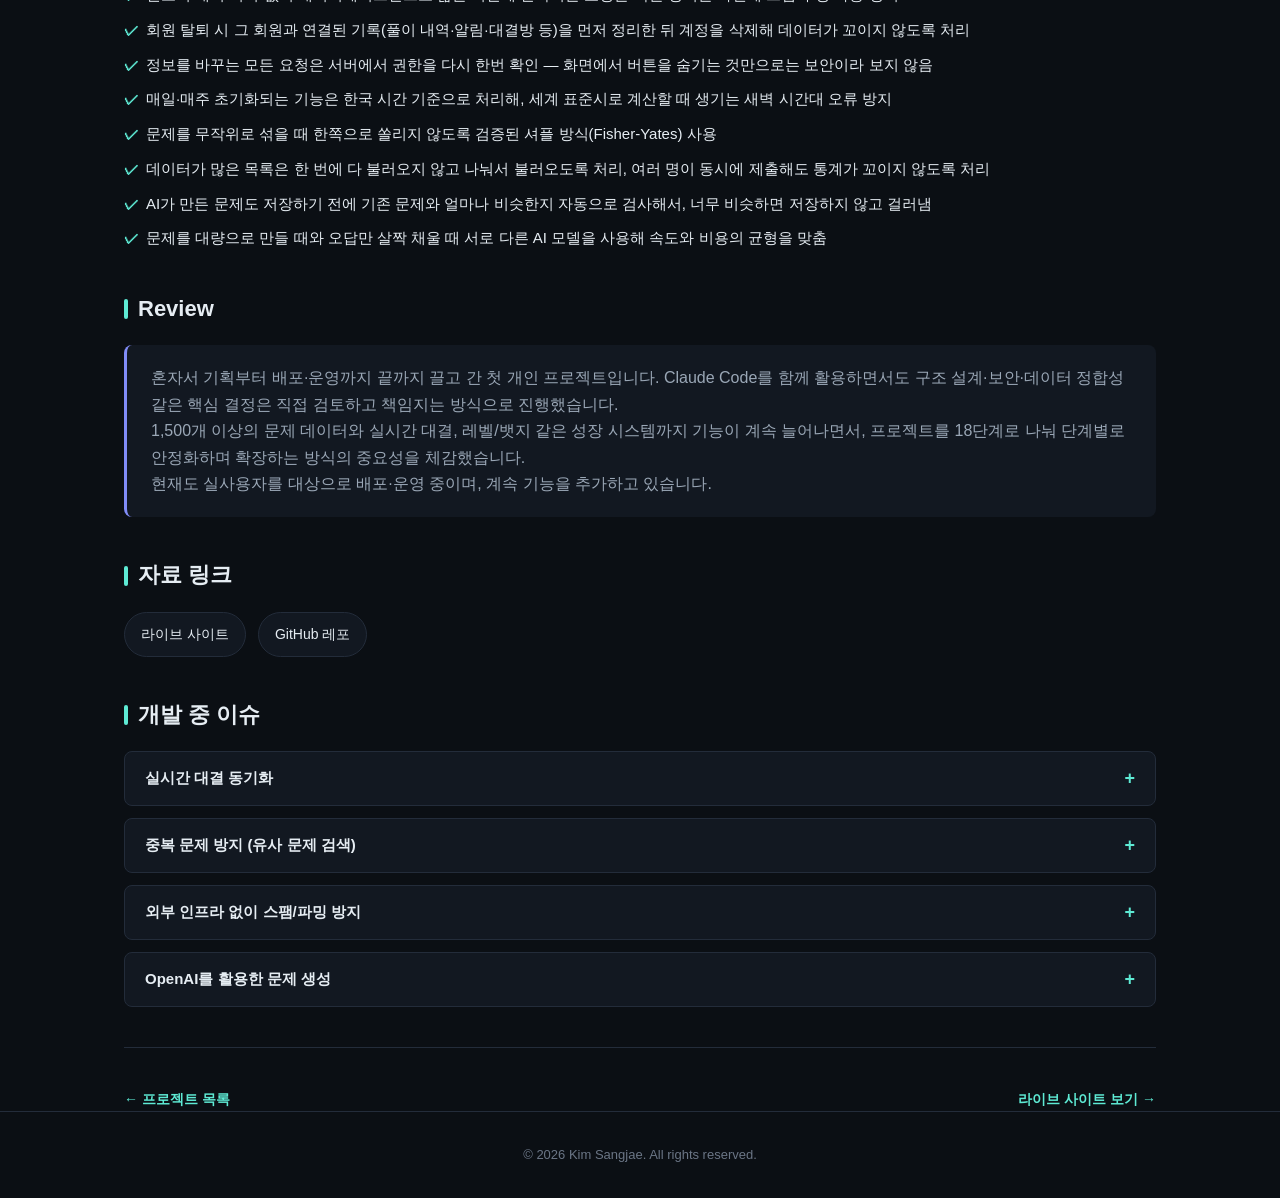
==== commit 56dbffcb: "docs: 프로젝트 설명을 쉬운 말로 재작성 - 전공자가 아니어도 이해할 수 있도록 전문 용어를 풀어서 설명 - 핵심 키워드(JWT, MSA, CQRS 등)는 유지하되 개념을 먼저" ====
--- a/projects/csora.html
+++ b/projects/csora.html
@@ -28,10 +28,10 @@
       <p class="breadcrumb"><a href="../index.html#projects">Projects</a> / CSORA</p>
       <h1 class="detail-title">CSORA – CS 지식 학습 플랫폼</h1>
       <p class="detail-summary">
-        CS 지식을 단순 암기가 아닌 문제 풀이 → 오답 복습 → 실력 확인 사이클로 습득할 수 있도록 설계한
-        웹 서비스입니다. 자료구조·알고리즘·OS·네트워크·DB·컴퓨터구조·소프트웨어공학 7개 영역, 1,500개
-        이상의 문제를 제공하며 <a href="https://csora.co.kr" target="_blank" rel="noopener" style="color:var(--accent)">csora.co.kr</a>에서 실서비스 중입니다.
-        기획부터 설계·개발·배포·운영까지 혼자 진행했고, Claude Code를 AI 페어 프로그래머로 활용해
+        컴퓨터공학(CS) 지식을 단순 암기가 아니라 "문제 풀기 → 틀린 문제 다시 풀기 → 실력 확인" 과정을
+        반복하며 익힐 수 있도록 만든 웹 서비스입니다. 자료구조·알고리즘·운영체제·네트워크·데이터베이스 등
+        7개 분야, 1,500개 이상의 문제를 제공하며 <a href="https://csora.co.kr" target="_blank" rel="noopener" style="color:var(--accent)">csora.co.kr</a>에서 실제로 운영 중입니다.
+        기획부터 설계·개발·배포·운영까지 혼자 진행했고, AI 코딩 도구인 Claude Code를 함께 활용해
         개발 속도를 높였습니다.
       </p>
       <ul class="detail-stack">
@@ -70,10 +70,10 @@
 
       <h4 class="feature-subhead">대결 &amp; 친구</h4>
       <ul class="feature-list">
-        <li>Supabase Realtime Broadcast 기반 실시간 1:1 퀴즈 대결 (10문제, 문제당 20초, 폴링 fallback)</li>
-        <li>친구 추가 · 대결 초대 · 실시간 접속 상태 확인</li>
-        <li>친구 1:1 채팅 (세션 단위 휘발성 — 로그아웃 시 개인별 정리)</li>
-        <li>대결 누적 승/무/패 기록 및 친구 패널 실시간 반영</li>
+        <li>친구와 실시간으로 겨루는 1:1 퀴즈 대결 (10문제, 문제당 20초 제한)</li>
+        <li>친구 추가 · 대결 초대 · 지금 접속 중인지 실시간으로 확인</li>
+        <li>친구와 나누는 1:1 채팅 (대화 내용은 저장하지 않고, 로그아웃하면 사라짐)</li>
+        <li>대결 누적 승/무/패 기록, 친구 목록에 결과 실시간 반영</li>
       </ul>
 
       <h4 class="feature-subhead">성장 추적</h4>
@@ -85,32 +85,32 @@
 
       <h4 class="feature-subhead">커뮤니티 &amp; 운영</h4>
       <ul class="feature-list">
-        <li>문제 제보 게시판(좋아요·신고) — 유사 문제 하이브리드 검색(벡터+pg_trgm)으로 중복 등록 방지</li>
-        <li>문제 등록 시 OpenAI(GPT-4o-mini)로 오답 보기·해설 자동 생성 — 사용자가 작성한 정답은 그대로 두고 빈 항목만 채움 (1인당 1일 20회 제한)</li>
-        <li>카카오톡 결과 공유, 댓글/대결 실시간 알림, PC 데스크톱 알림, PWA</li>
-        <li>관리자: 문제 승인/거절/블라인드, OpenAI(GPT-4o) 기반 카테고리·난이도별 문제 배치 생성(최대 50개), 닉네임·욕설 필터링, 애널리틱스 대시보드</li>
-        <li>SEO(sitemap·구조화 데이터), 구글 서치콘솔·네이버 서치어드바이저 등록</li>
+        <li>문제 제보 게시판(좋아요·신고 가능) — AI로 비슷한 문제를 미리 찾아내 중복 등록 방지</li>
+        <li>문제 등록 시 AI(OpenAI)가 오답 보기와 해설을 자동으로 생성 — 내가 쓴 정답은 그대로 두고 빈 부분만 채움 (1인당 하루 20회 제한)</li>
+        <li>카카오톡으로 결과 공유, 댓글·대결 실시간 알림, PC 알림, 앱처럼 설치해 쓰는 PWA</li>
+        <li>관리자 기능: 문제 승인/거절, AI로 카테고리·난이도별 문제를 한 번에 대량 생성(최대 50개), 부적절한 닉네임·욕설 자동 필터링, 이용 현황 통계 대시보드</li>
+        <li>검색엔진에 잘 노출되도록 사이트맵·구조화 데이터 적용, 구글·네이버 검색엔진 등록</li>
       </ul>
     </div>
 
     <div class="detail-block">
       <h2>설계 포인트</h2>
       <ul class="feature-list">
-        <li>정답 필드는 서버에서만 접근하도록 분리해 클라이언트에 노출되지 않도록 처리</li>
-        <li>Redis 없이 DB 테이블 기반 레이트리밋으로 스팸·파밍·스크래핑 방지</li>
-        <li>계정 완전삭제 시 FK RESTRICT로 얽힌 참조(풀이기록·알림·대결방 등)를 트랜잭션으로 먼저 정리 후 삭제</li>
-        <li>모든 상태 변경 API에 소유권·권한을 서버에서 재검증 (클라이언트 UI 숨김은 보안으로 취급하지 않음)</li>
-        <li>일간·주간 초기화는 UTC가 아닌 KST 기준으로 처리해 새벽 시간대 리셋 오류 방지</li>
-        <li>Fisher-Yates 셔플로 문제 순서 편향 제거 (Array.sort(Math.random) 대비)</li>
-        <li>대규모 목록 조회는 서버사이드 페이지네이션 적용, 동시 제출 통계는 Prisma 트랜잭션으로 정합성 보장</li>
-        <li>AI가 생성한 문제도 임베딩 유사도(pgvector, 0.85 이상)를 검사해 기존 문제와 겹치면 저장 전에 자동 스킵</li>
-        <li>대량 생성(GPT-4o)과 오답/해설 자동완성(GPT-4o-mini)에 모델을 구분 사용해 응답 속도·비용 최적화</li>
+        <li>퀴즈 정답은 서버에서만 확인할 수 있도록 만들어, 화면 코드를 들여다봐도 정답이 보이지 않게 처리</li>
+        <li>별도의 캐시 서버 없이 데이터베이스만으로 짧은 시간에 반복되는 요청을 막는 장치를 마련해 스팸·부정 사용 방지</li>
+        <li>회원 탈퇴 시 그 회원과 연결된 기록(풀이 내역·알림·대결방 등)을 먼저 정리한 뒤 계정을 삭제해 데이터가 꼬이지 않도록 처리</li>
+        <li>정보를 바꾸는 모든 요청은 서버에서 권한을 다시 한번 확인 — 화면에서 버튼을 숨기는 것만으로는 보안이라 보지 않음</li>
+        <li>매일·매주 초기화되는 기능은 한국 시간 기준으로 처리해, 세계 표준시로 계산할 때 생기는 새벽 시간대 오류 방지</li>
+        <li>문제를 무작위로 섞을 때 한쪽으로 쏠리지 않도록 검증된 셔플 방식(Fisher-Yates) 사용</li>
+        <li>데이터가 많은 목록은 한 번에 다 불러오지 않고 나눠서 불러오도록 처리, 여러 명이 동시에 제출해도 통계가 꼬이지 않도록 처리</li>
+        <li>AI가 만든 문제도 저장하기 전에 기존 문제와 얼마나 비슷한지 자동으로 검사해서, 너무 비슷하면 저장하지 않고 걸러냄</li>
+        <li>문제를 대량으로 만들 때와 오답만 살짝 채울 때 서로 다른 AI 모델을 사용해 속도와 비용의 균형을 맞춤</li>
       </ul>
     </div>
 
     <div class="detail-block">
       <h2>Review</h2>
-      <p class="review-box">혼자서 기획부터 배포·운영까지 끝까지 끌고 간 첫 개인 프로젝트입니다. Claude Code를 페어 프로그래머로 활용하면서도 아키텍처·보안·데이터 정합성 같은 핵심 결정은 직접 검토하고 책임지는 방식으로 진행했습니다.
+      <p class="review-box">혼자서 기획부터 배포·운영까지 끝까지 끌고 간 첫 개인 프로젝트입니다. Claude Code를 함께 활용하면서도 구조 설계·보안·데이터 정합성 같은 핵심 결정은 직접 검토하고 책임지는 방식으로 진행했습니다.
 1,500개 이상의 문제 데이터와 실시간 대결, 레벨/뱃지 같은 성장 시스템까지 기능이 계속 늘어나면서, 프로젝트를 18단계로 나눠 단계별로 안정화하며 확장하는 방식의 중요성을 체감했습니다.
 현재도 실사용자를 대상으로 배포·운영 중이며, 계속 기능을 추가하고 있습니다.</p>
     </div>
@@ -131,12 +131,13 @@
           실시간 대결 동기화 <span class="plus">+</span>
         </button>
         <div class="accordion-panel">
-          <div class="accordion-panel-inner">1:1 대결 기능에서 양쪽 클라이언트의 문제 진행 상태를 실시간으로 맞춰야 했습니다.
-WebSocket을 직접 관리하는 대신 Supabase Realtime Broadcast로 채널 기반 양방향 동기화를 구성했고,
-연결이 지연되는 경우를 대비해 1초/500ms 간격의 폴링 fallback을 함께 두어 접속 환경에 따른
-싱크 오차를 최소화했습니다.
-연속 쌍방 스킵 시 타이머를 단축하고, 2회 연속 발생하면 무효 처리하는 규칙을 추가해
-어뷰징성 스킵도 함께 방지했습니다.</div>
+          <div class="accordion-panel-inner">1:1 대결 기능에서는 두 사람의 화면이 항상 같은 문제, 같은 타이밍으로 맞춰져야 했습니다.
+실시간 연결을 처음부터 직접 구현하는 대신, 실시간 데이터 동기화 서비스(Supabase Realtime)를
+이용해 양쪽 화면이 서로의 상태를 실시간으로 주고받도록 구성했습니다. 인터넷 연결이 잠깐
+불안정해지는 경우를 대비해 1초·0.5초 간격으로 상태를 다시 확인하는 보조 장치도 함께 넣어서
+화면이 어긋나는 문제를 최소화했습니다.
+또 한쪽이 문제를 계속 건너뛰는 걸 막기 위해, 양쪽이 연속으로 건너뛰면 제한 시간을 줄이고
+두 번 연속되면 그 문제를 무효 처리하는 규칙도 추가했습니다.</div>
         </div>
       </div>
 
@@ -145,11 +146,13 @@
           중복 문제 방지 (유사 문제 검색) <span class="plus">+</span>
         </button>
         <div class="accordion-panel">
-          <div class="accordion-panel-inner">사용자가 게시판에 새 문제를 등록할 때 기존 1,500개 이상의 문제와 겹치는 문제가 계속 쌓이는
-문제가 있었습니다. 단순 텍스트 일치 검사로는 표현만 다른 유사 문제를 걸러내지 못했습니다.
-벡터 유사도, pg_trgm(트라이그램) 유사도, 희귀 토큰 가중치를 함께 사용하는 하이브리드 재정렬
-방식을 적용해 등록 시점에 유사 문제를 찾아 보여주고, 관리자가 동의어 그룹을 직접 추가·관리할
-수 있도록 하여 중복 등록을 크게 줄였습니다.</div>
+          <div class="accordion-panel-inner">사용자가 게시판에 새 문제를 등록할 때, 기존 1,500개 넘는 문제와 표현만 다르고 내용은 같은
+문제가 계속 쌓이는 게 문제였습니다. 단순히 글자가 똑같은지만 비교해서는 표현이 조금만 달라도
+같은 문제인 걸 걸러내지 못했습니다.
+그래서 문장의 의미가 얼마나 비슷한지 비교하는 방식과 글자 조합이 얼마나 겹치는지 비교하는
+방식을 함께 사용해 유사한 문제를 찾아내도록 했습니다. 문제를 등록하는 시점에 비슷한 문제를
+먼저 보여주고, 관리자가 같은 뜻으로 쓰이는 단어들을 직접 등록·관리할 수 있게 해서 중복 등록을
+크게 줄였습니다.</div>
         </div>
       </div>
 
@@ -158,12 +161,14 @@
           외부 인프라 없이 스팸/파밍 방지 <span class="plus">+</span>
         </button>
         <div class="accordion-panel">
-          <div class="accordion-panel-inner">개인 프로젝트 규모상 Redis 같은 별도 인프라를 두기보다 Postgres만으로 스팸·파밍을 막을 방법이
-필요했습니다.
-댓글·신고·문의·채팅에는 DB 테이블 기반 레이트리밋을 적용했고, 퀴즈 정답은 서버 채점 시점에만
-접근하도록 하여 플레이 화면에 정답이 노출되지 않게 했습니다. 세션 재제출 레이트리밋으로 보상
-파밍을, 대결 생성은 친구쌍 단위 일일 상한을 두어 알트 계정을 통한 XP 파밍을 방지했습니다.
-외부 인프라를 추가하지 않고도 실서비스 수준의 남용 방지가 가능하다는 것을 확인할 수 있었습니다.</div>
+          <div class="accordion-panel-inner">개인 프로젝트 규모에서는 별도의 캐시 서버(Redis) 같은 인프라를 추가로 두기보다, 이미 쓰고
+있는 데이터베이스만으로 스팸과 부정 사용을 막을 방법이 필요했습니다.
+댓글·신고·문의·채팅에는 짧은 시간에 반복 요청이 오면 막는 장치를 데이터베이스 기반으로
+적용했고, 퀴즈 정답은 서버에서 채점할 때만 확인할 수 있도록 해서 화면 코드를 봐도 정답이
+보이지 않게 했습니다. 같은 문제를 반복 제출해서 보상을 여러 번 받는 것도 막았고, 친구와의
+대결도 하루에 만들 수 있는 횟수를 제한해서 가짜 계정으로 경험치를 부풀리는 것을 방지했습니다.
+별도 인프라를 추가하지 않고도 실제 서비스 수준의 부정 사용 방지가 가능하다는 것을 확인할 수
+있었습니다.</div>
         </div>
       </div>
 
@@ -172,20 +177,22 @@
           OpenAI를 활용한 문제 생성 <span class="plus">+</span>
         </button>
         <div class="accordion-panel">
-          <div class="accordion-panel-inner">문제 데이터를 1,500개 이상 확보하고 계속 늘려가야 해서, OpenAI API를 두 가지 용도로 나눠 붙였습니다.
-
-관리자 전용 대량 생성은 gpt-4o를 사용해 카테고리·난이도별로 최대 50개씩 배치 생성합니다.
-JSON 형식으로만 응답하도록 강제하고, 직전 생성분과 중복되지 않도록 프롬프트에 제외 목록을
-같이 넣습니다. 생성된 문제는 그대로 저장하지 않고 pgvector 임베딩 유사도가 0.85 이상이면
-기존 문제와 겹친다고 보고 저장 전에 걸러냅니다.
-
-사용자가 게시판에 문제를 등록할 때는 gpt-4o-mini로 오답 보기 3개와 해설만 가볍게 채워주는
-기능을 붙였습니다. 이건 사용자가 직접 쓴 정답과 일부 오답은 그대로 두고 빈 항목만 채우는
-방식이라, 사용자의 원래 입력을 덮어쓰지 않도록 신경 썼습니다. 무제한으로 호출되면 비용이
-늘어나기 때문에 하루 20회로 제한을 걸었습니다.
-
-대량 생성과 부분 자동완성은 요구되는 품질과 비용이 달라서 처음부터 모델을 gpt-4o /
-gpt-4o-mini로 구분해서 썼습니다.</div>
+          <div class="accordion-panel-inner">문제 데이터를 1,500개 이상 확보하고 계속 늘려가야 해서, OpenAI의 AI 모델을 두 가지 용도로
+나눠서 붙였습니다.
+
+관리자만 쓸 수 있는 대량 생성 기능은 성능이 더 좋은 모델(GPT-4o)을 사용해 카테고리·난이도별로
+한 번에 최대 50개까지 문제를 만듭니다. 답변은 항상 정해진 형식으로만 오도록 강제하고, 직전에
+만든 문제와 겹치지 않도록 이전 목록도 함께 전달합니다. 만들어진 문제는 바로 저장하지 않고,
+기존 문제들과 얼마나 비슷한지 자동으로 검사해서 너무 비슷하면 저장 전에 걸러냅니다.
+
+사용자가 직접 게시판에 문제를 등록할 때는 좀 더 가볍고 저렴한 모델(GPT-4o-mini)을 붙여서,
+오답 보기 3개와 해설만 대신 만들어주는 기능을 넣었습니다. 사용자가 이미 써놓은 정답이나
+오답은 그대로 두고 비어 있는 부분만 채워주는 방식이라, 사용자가 직접 입력한 내용을 덮어쓰지
+않도록 신경 썼습니다. 아무 제한 없이 쓸 수 있게 하면 비용이 계속 늘어나기 때문에 하루 20회로
+사용 횟수를 제한했습니다.
+
+대량으로 문제를 만들 때와, 이미 있는 문제에 살짝 살을 붙일 때는 필요한 품질과 비용이 서로
+달라서, 처음부터 상황에 맞게 다른 모델을 골라 쓰도록 설계했습니다.</div>
         </div>
       </div>
     </div>
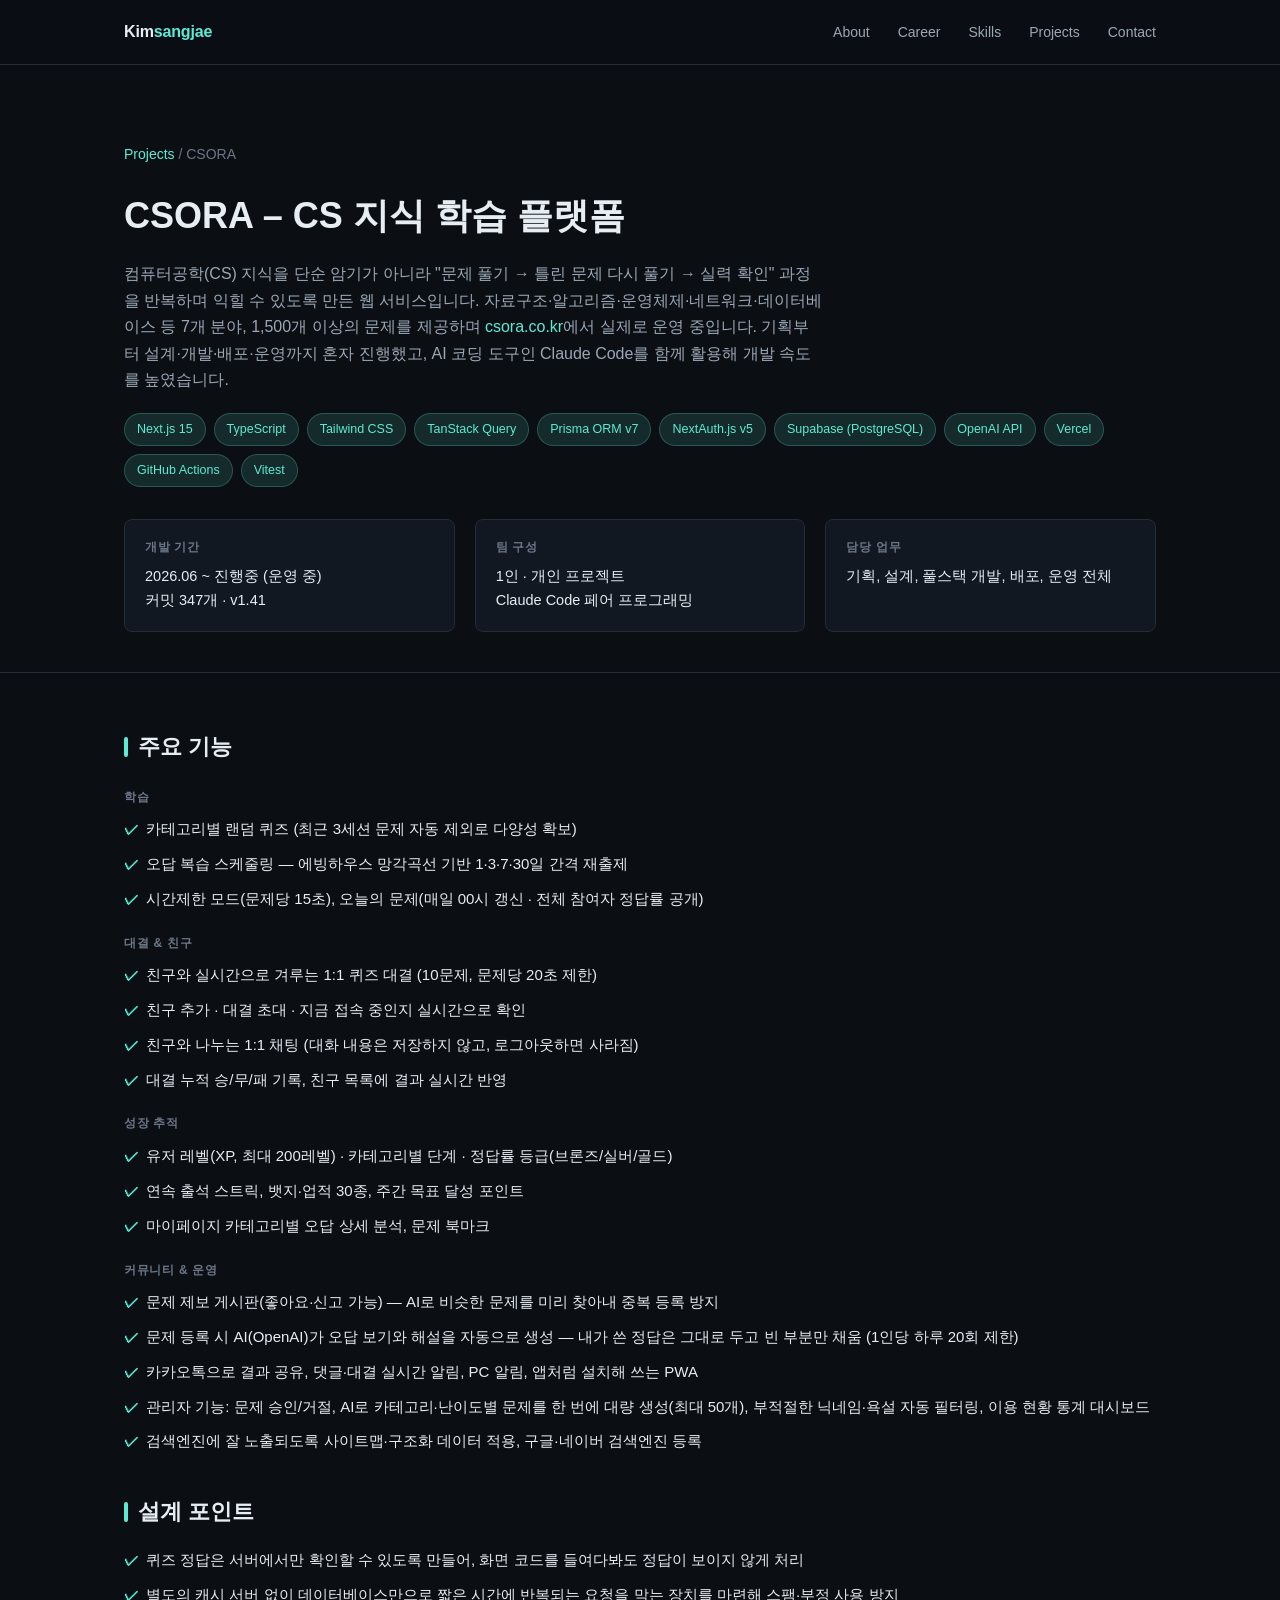
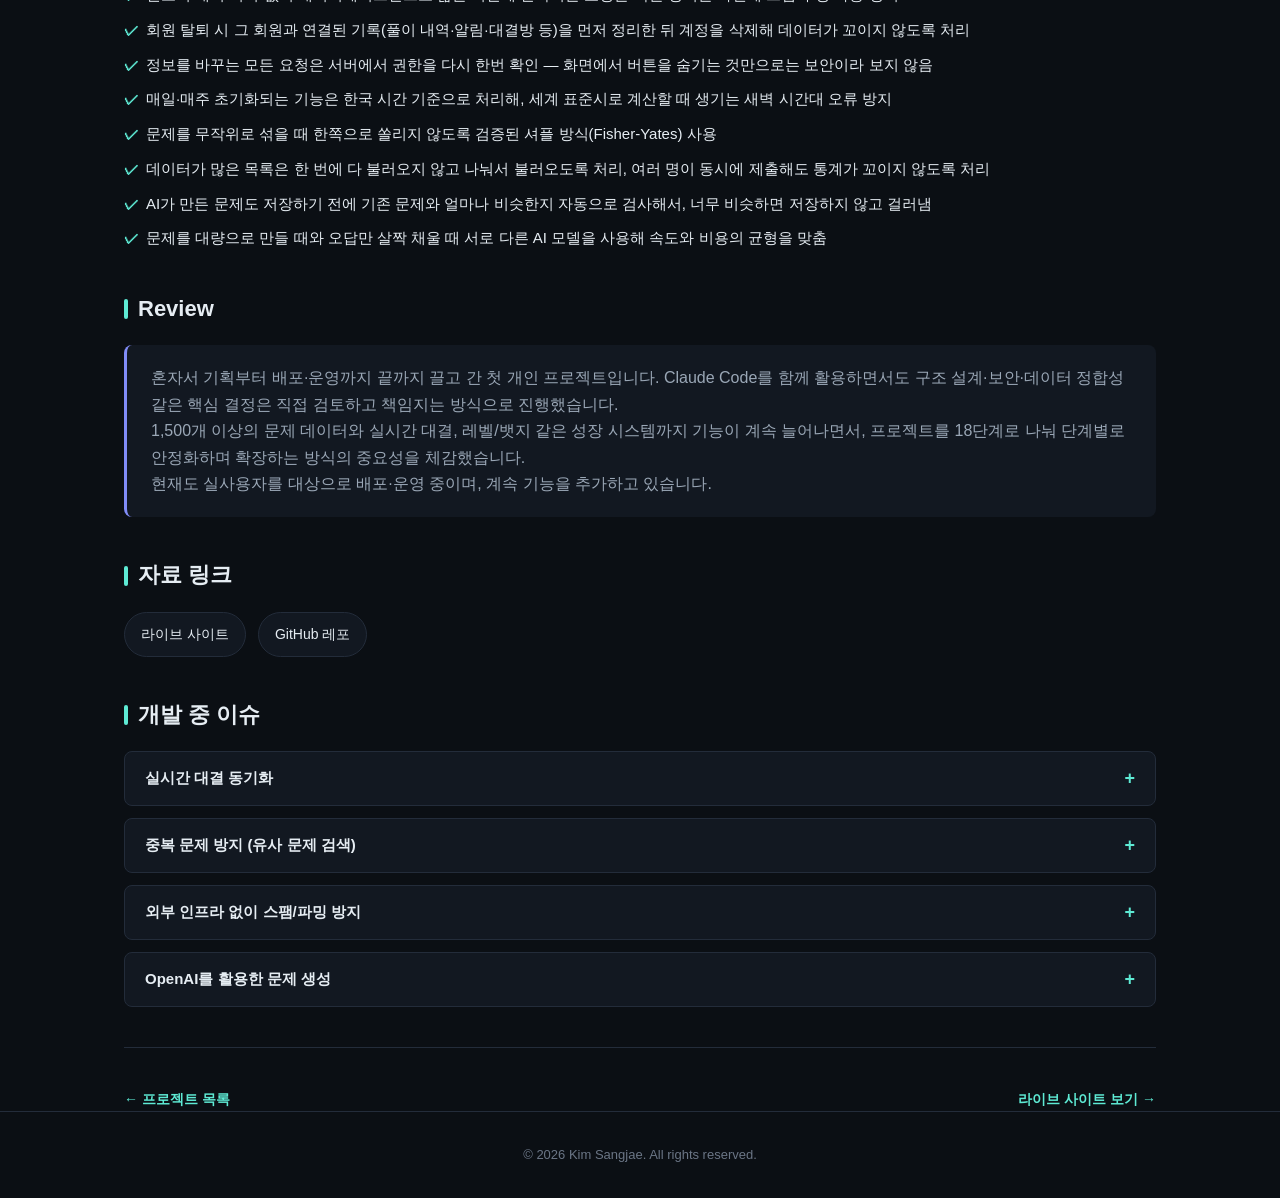
==== commit 448ce68f: "docs: remember-me 현황 반영, CSORA 커밋 수 추가 - remember-me: 배포 상태·기간·기능·이슈 갱신, 구현되지 않은 pgvector/GitHub Act" ====
--- a/projects/csora.html
+++ b/projects/csora.html
@@ -43,7 +43,7 @@
       <div class="info-grid">
         <div class="info-card">
           <h4>개발 기간</h4>
-          <p>2026.06 ~ 진행중 (운영 중)</p>
+          <p>2026.06 ~ 진행중 (운영 중)<br />커밋 347개 · v1.41</p>
         </div>
         <div class="info-card">
           <h4>팀 구성</h4>
--- a/css/style.css
+++ b/css/style.css
@@ -328,35 +328,49 @@
 /* ===== Projects ===== */
 .project-tabs {
   display: flex;
-  gap: 8px;
+  flex-wrap: wrap;
+  gap: 10px;
   margin-bottom: 28px;
-  border-bottom: 1px solid var(--border);
 }
 
 .tab-btn {
-  padding: 10px 4px;
-  margin-bottom: -1px;
-  background: none;
-  border: none;
-  border-bottom: 2px solid transparent;
-  color: var(--text-faint);
+  padding: 10px 18px;
+  background: var(--bg-elev);
+  border: 1px solid var(--border);
+  border-radius: 999px;
+  color: var(--text-dim);
   font-size: 14.5px;
   font-weight: 600;
   font-family: var(--font);
   cursor: pointer;
 }
 
-.tab-btn + .tab-btn {
-  margin-left: 12px;
-}
-
 .tab-btn:hover {
-  color: var(--text-dim);
+  color: var(--text);
+  border-color: var(--text-faint);
 }
 
 .tab-btn.is-active {
   color: var(--text);
-  border-bottom-color: var(--accent);
+  background: var(--accent-soft);
+  border-color: var(--accent);
+}
+
+.tab-btn-ai {
+  color: var(--accent);
+  border-color: rgba(94, 234, 212, 0.4);
+  background: var(--accent-soft);
+}
+
+.tab-btn-ai:hover {
+  color: var(--accent);
+  border-color: var(--accent);
+}
+
+.tab-btn-ai.is-active {
+  background: var(--accent);
+  border-color: var(--accent);
+  color: #06231d;
 }
 
 .project-grid.is-hidden {
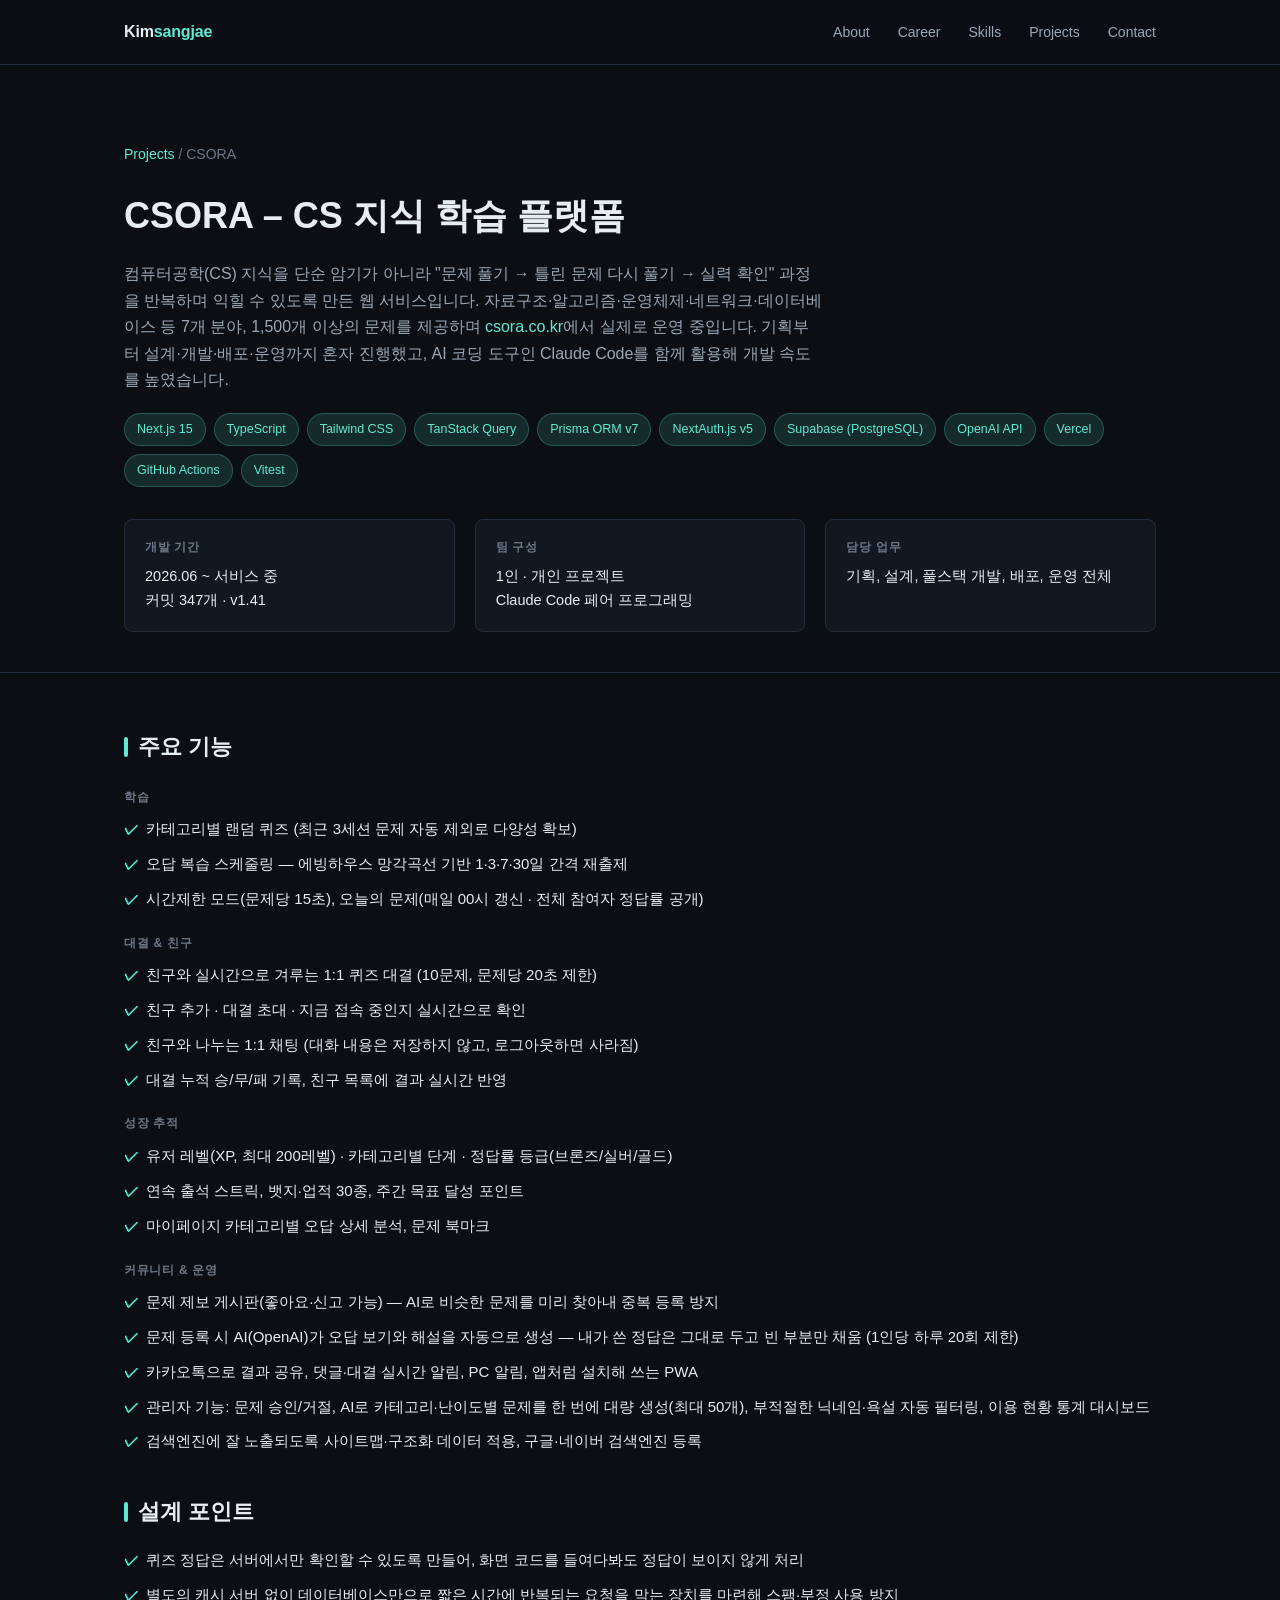
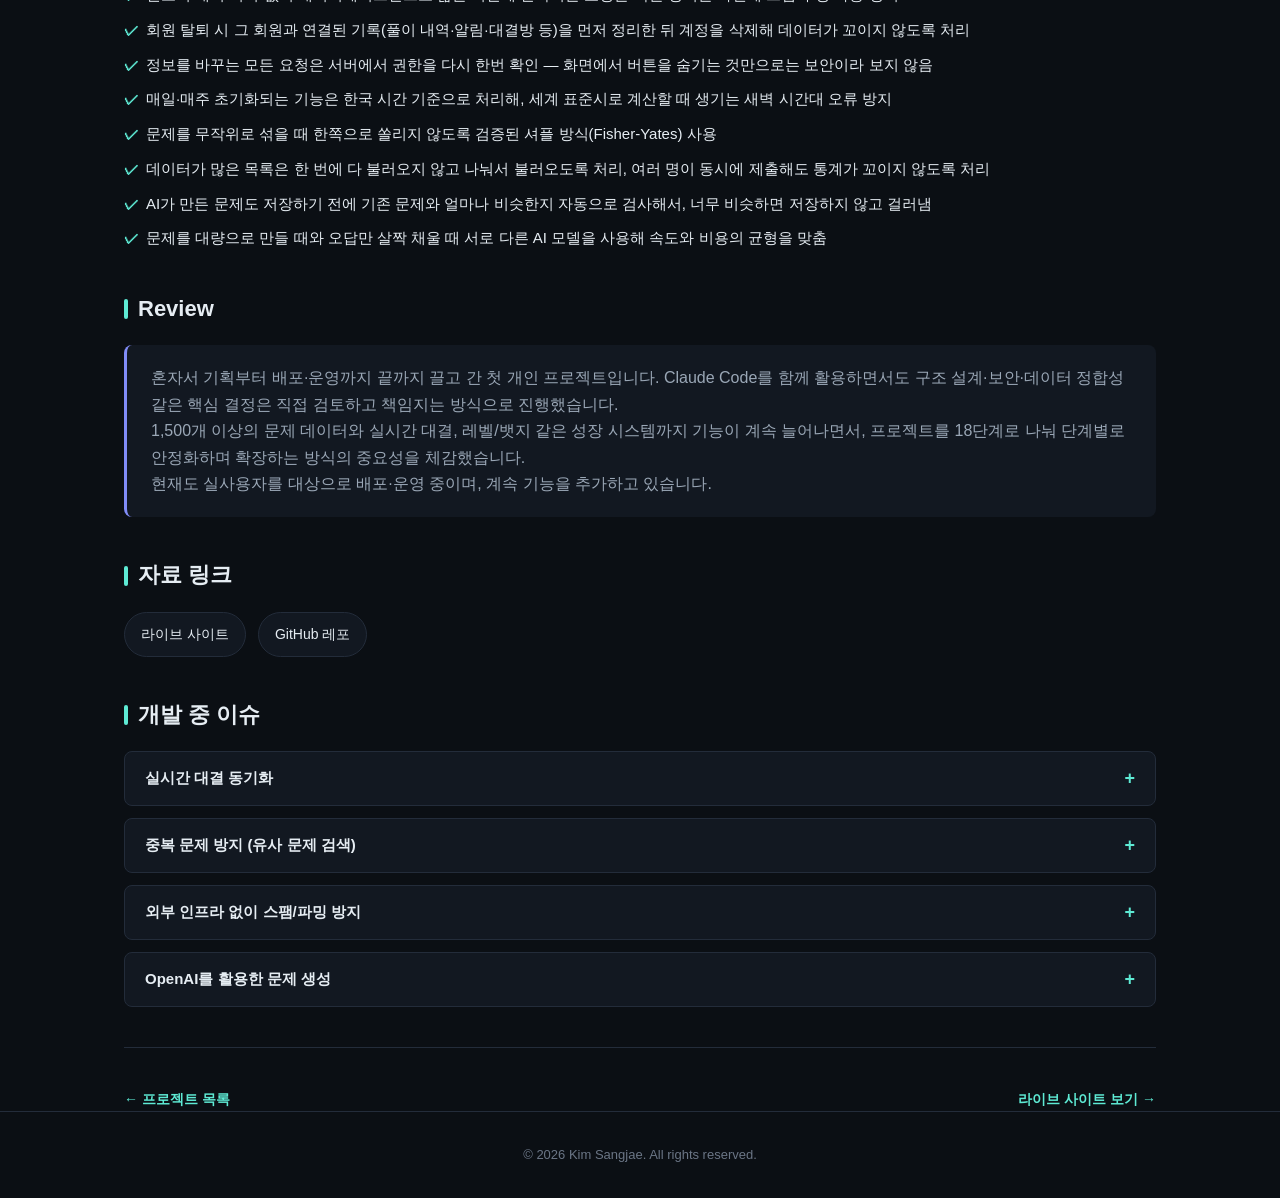
==== commit 70c29aa5: "docs: 진행중 표기를 서비스/배포 중으로 변경, remember-me Android 설계·데모 링크 추가 Co-Authored-By: Claude Sonnet 5.5 <nore" ====
--- a/projects/csora.html
+++ b/projects/csora.html
@@ -43,7 +43,7 @@
       <div class="info-grid">
         <div class="info-card">
           <h4>개발 기간</h4>
-          <p>2026.06 ~ 진행중 (운영 중)<br />커밋 347개 · v1.41</p>
+          <p>2026.06 ~ 서비스 중<br />커밋 347개 · v1.41</p>
         </div>
         <div class="info-card">
           <h4>팀 구성</h4>
